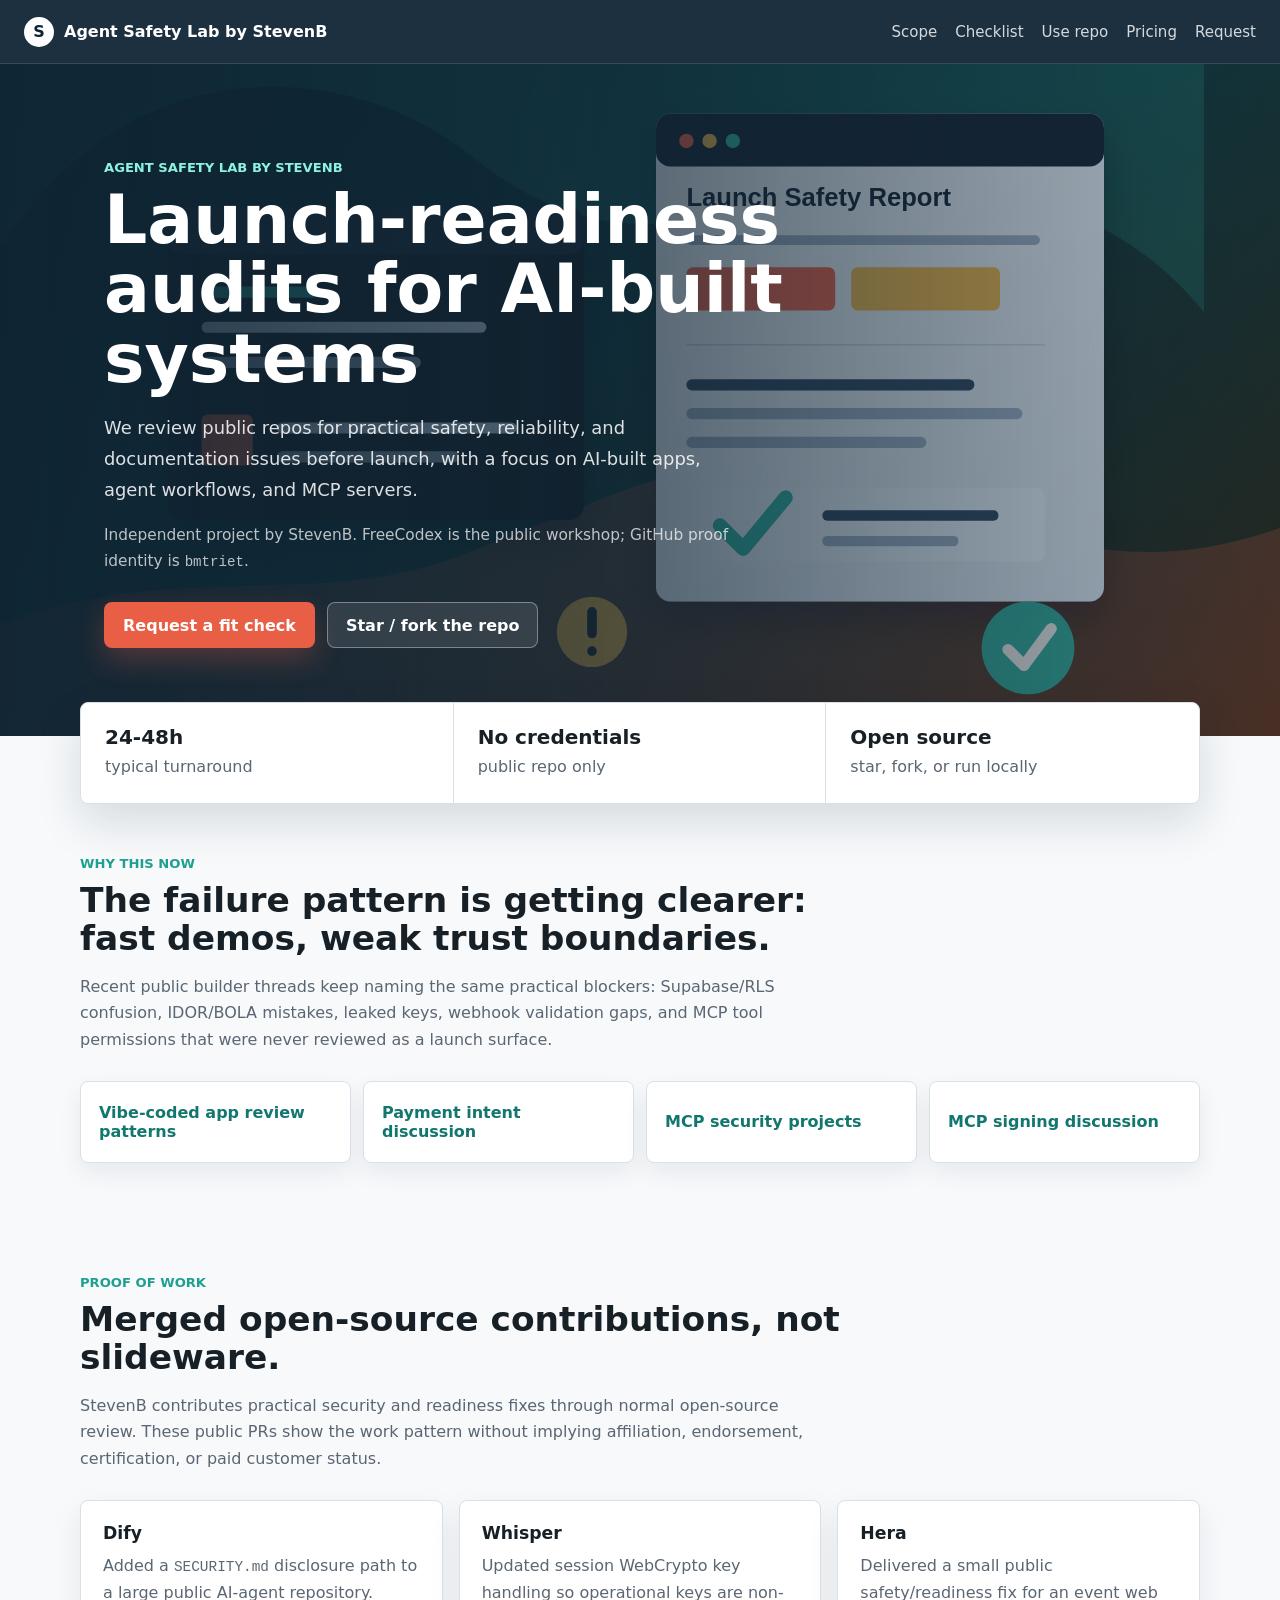
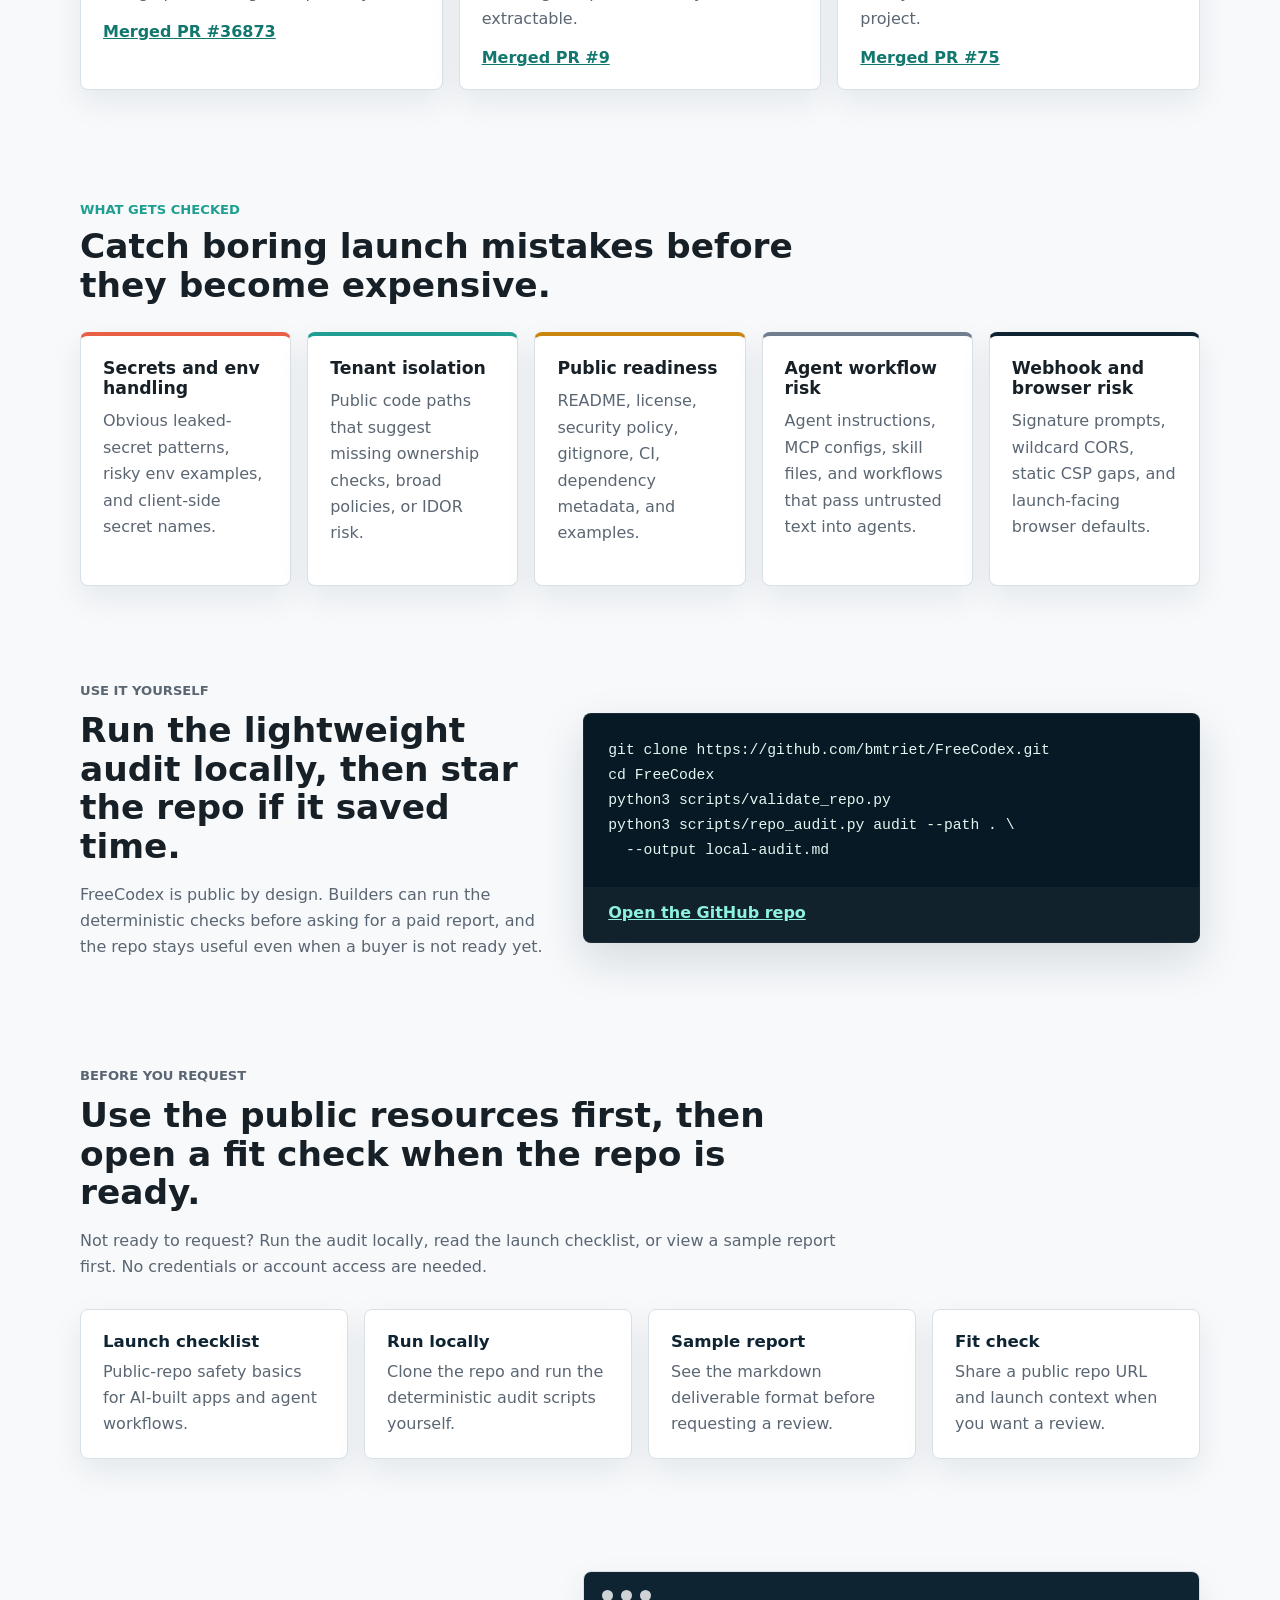
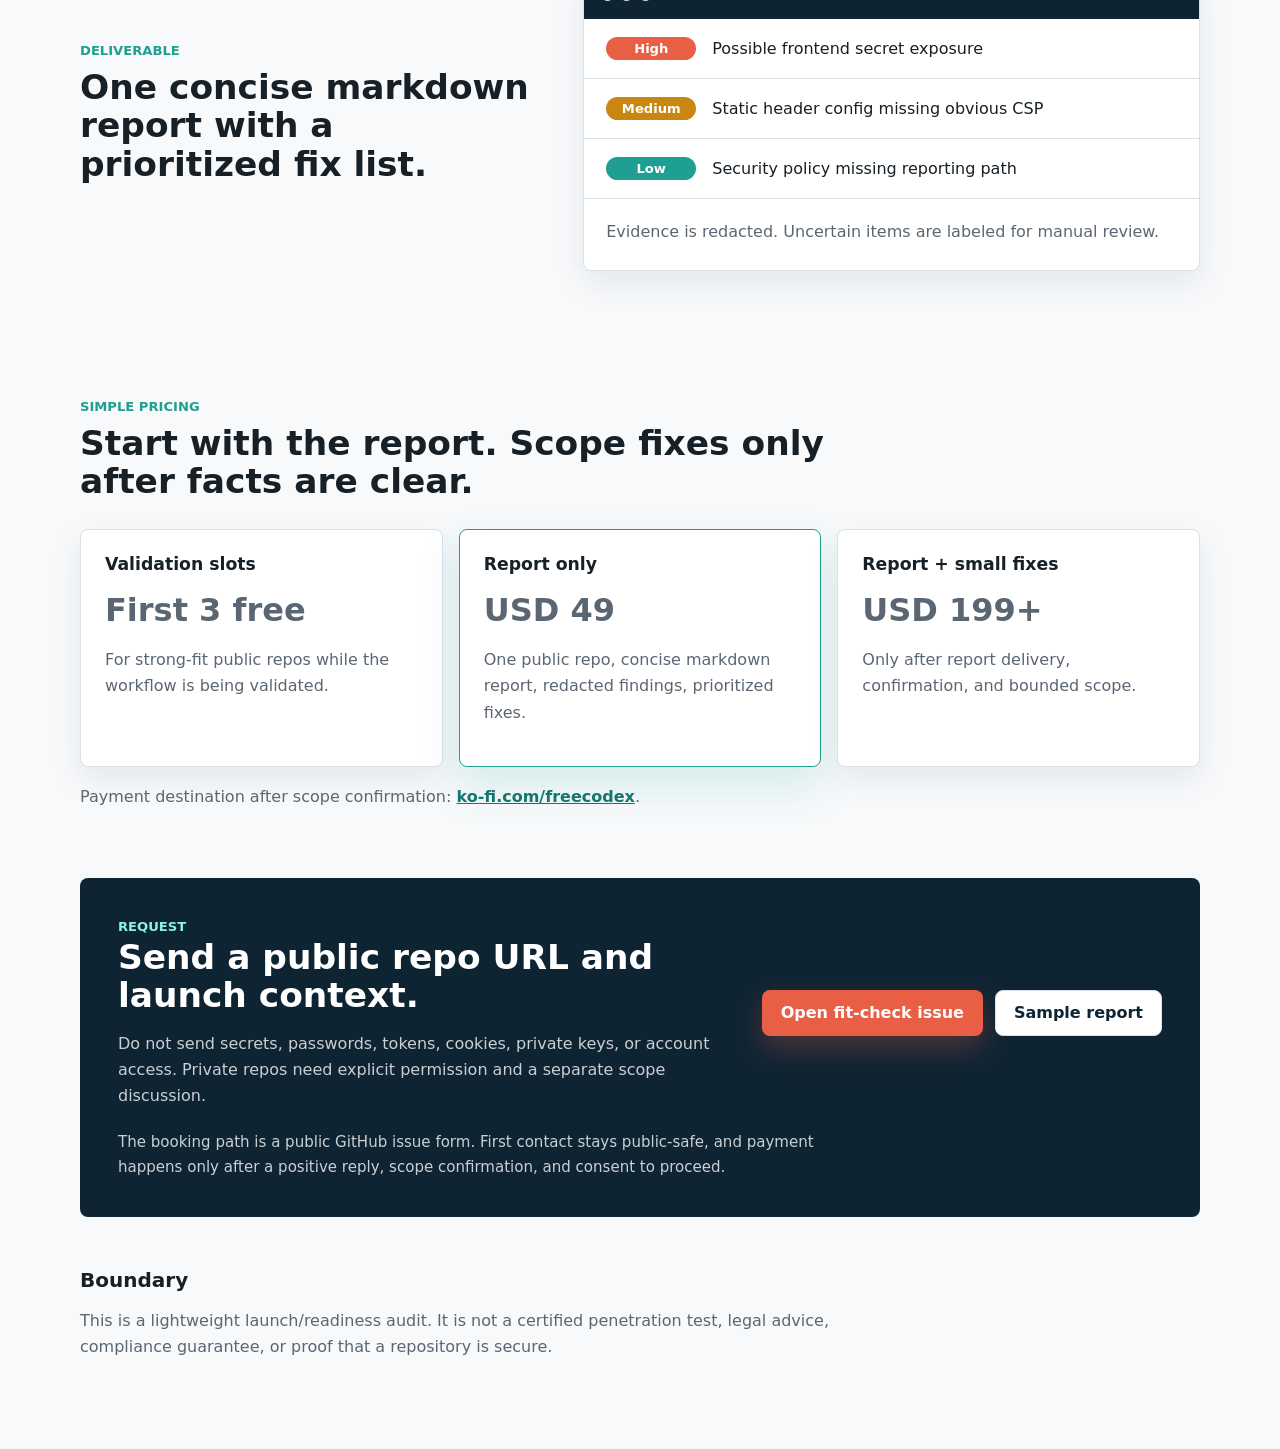
==== site/index.html @ 168d181d "Rebrand public service as StevenB lab" ====
<!doctype html>
<html lang="en">
  <head>
    <meta charset="utf-8">
    <meta name="viewport" content="width=device-width, initial-scale=1">
    <meta name="description" content="Lightweight public repo launch/readiness audits for AI-built apps, agent workflows, and MCP servers from Agent Safety Lab by StevenB.">
    <link rel="canonical" href="https://bmtriet.github.io/FreeCodex/">
    <meta property="og:title" content="Agent Safety Lab by StevenB">
    <meta property="og:description" content="A concise public-repo safety report before launch: tenant isolation, secrets, webhooks, MCP trust boundaries, CI, CSP, CORS, and env handling.">
    <meta property="og:type" content="website">
    <meta property="og:url" content="https://bmtriet.github.io/FreeCodex/">
    <meta property="og:image" content="https://bmtriet.github.io/FreeCodex/assets/audit-workbench.svg">
    <title>Agent Safety Lab by StevenB</title>
    <link rel="icon" href="favicon.svg" type="image/svg+xml">
    <link rel="stylesheet" href="styles.css">
  </head>
  <body>
    <header class="topbar" aria-label="Site header">
      <a class="brand" href="#top" aria-label="Agent Safety Lab home">
        <span class="brand-mark" aria-hidden="true">S</span>
        <span>Agent Safety Lab by StevenB</span>
      </a>
      <nav class="nav" aria-label="Primary navigation">
        <a href="#scope">Scope</a>
        <a href="ai-app-launch-safety-checklist.html">Checklist</a>
        <a href="#use">Use repo</a>
        <a href="#pricing">Pricing</a>
        <a href="#request">Request</a>
      </nav>
    </header>

    <main id="top">
      <section class="hero" aria-labelledby="hero-title">
        <div class="hero-copy">
          <p class="eyebrow">Agent Safety Lab by StevenB</p>
          <h1 id="hero-title">Launch-readiness audits for AI-built systems</h1>
          <p class="lede">
            We review public repos for practical safety, reliability, and documentation issues
            before launch, with a focus on AI-built apps, agent workflows, and MCP servers.
          </p>
          <p class="operator-note">
            Independent project by StevenB. FreeCodex is the public workshop;
            GitHub proof identity is <code>bmtriet</code>.
          </p>
          <div class="actions" aria-label="Primary actions">
            <a class="button button-primary" href="https://github.com/bmtriet/FreeCodex/issues/new?template=audit-fit-check.yml">Request a fit check</a>
            <a class="button button-secondary" href="https://github.com/bmtriet/FreeCodex">Star / fork the repo</a>
          </div>
        </div>
      </section>

      <section class="proof-strip" aria-label="Offer summary">
        <div>
          <strong>24-48h</strong>
          <span>typical turnaround</span>
        </div>
        <div>
          <strong>No credentials</strong>
          <span>public repo only</span>
        </div>
        <div>
          <strong>Open source</strong>
          <span>star, fork, or run locally</span>
        </div>
      </section>

      <section class="section signal" aria-labelledby="signal-title">
        <div class="section-heading">
          <p class="eyebrow">Why this now</p>
          <h2 id="signal-title">The failure pattern is getting clearer: fast demos, weak trust boundaries.</h2>
          <p>
            Recent public builder threads keep naming the same practical blockers: Supabase/RLS
            confusion, IDOR/BOLA mistakes, leaked keys, webhook validation gaps, and MCP tool
            permissions that were never reviewed as a launch surface.
          </p>
        </div>
        <div class="signal-list" aria-label="Public signal examples">
          <a href="https://www.reddit.com/r/vibecoding/comments/1tepu7n/i_reviewed_3_vibecoded_apps_as_a_senior_engineer/">Vibe-coded app review patterns</a>
          <a href="https://www.reddit.com/r/vibecoding/comments/1tn3ot3/would_you_pay_for_security_reviews_for_vibe_coded/">Payment intent discussion</a>
          <a href="https://github.com/topics/mcp-security">MCP security projects</a>
          <a href="https://news.ycombinator.com/item?id=47367404">MCP signing discussion</a>
        </div>
      </section>

      <section class="section proof-work" aria-labelledby="proof-title">
        <div class="section-heading">
          <p class="eyebrow">Proof of work</p>
          <h2 id="proof-title">Merged open-source contributions, not slideware.</h2>
          <p>
            StevenB contributes practical security and readiness fixes through normal
            open-source review. These public PRs show the work pattern without implying
            affiliation, endorsement, certification, or paid customer status.
          </p>
        </div>
        <div class="proof-grid" aria-label="Merged public proof-of-work PRs">
          <article class="proof-item">
            <h3>Dify</h3>
            <p>Added a <code>SECURITY.md</code> disclosure path to a large public AI-agent repository.</p>
            <a class="text-link" href="https://github.com/langgenius/dify/pull/36873">Merged PR #36873</a>
          </article>
          <article class="proof-item">
            <h3>Whisper</h3>
            <p>Updated session WebCrypto key handling so operational keys are non-extractable.</p>
            <a class="text-link" href="https://github.com/RoshanDavis/whisper/pull/9">Merged PR #9</a>
          </article>
          <article class="proof-item">
            <h3>Hera</h3>
            <p>Delivered a small public safety/readiness fix for an event web project.</p>
            <a class="text-link" href="https://github.com/ag-tech-group/hera-streamer-invitational-2026-web/pull/75">Merged PR #75</a>
          </article>
        </div>
      </section>

      <section class="section" id="scope" aria-labelledby="scope-title">
        <div class="section-heading">
          <p class="eyebrow">What gets checked</p>
          <h2 id="scope-title">Catch boring launch mistakes before they become expensive.</h2>
        </div>
        <div class="feature-grid">
          <article class="feature">
            <h3>Secrets and env handling</h3>
            <p>Obvious leaked-secret patterns, risky env examples, and client-side secret names.</p>
          </article>
          <article class="feature">
            <h3>Tenant isolation</h3>
            <p>Public code paths that suggest missing ownership checks, broad policies, or IDOR risk.</p>
          </article>
          <article class="feature">
            <h3>Public readiness</h3>
            <p>README, license, security policy, gitignore, CI, dependency metadata, and examples.</p>
          </article>
          <article class="feature">
            <h3>Agent workflow risk</h3>
            <p>Agent instructions, MCP configs, skill files, and workflows that pass untrusted text into agents.</p>
          </article>
          <article class="feature">
            <h3>Webhook and browser risk</h3>
            <p>Signature prompts, wildcard CORS, static CSP gaps, and launch-facing browser defaults.</p>
          </article>
        </div>
      </section>

      <section class="split-section use-section" id="use" aria-labelledby="use-title">
        <div>
          <p class="eyebrow">Use it yourself</p>
          <h2 id="use-title">Run the lightweight audit locally, then star the repo if it saved time.</h2>
          <p>
            FreeCodex is public by design. Builders can run the deterministic checks before asking
            for a paid report, and the repo stays useful even when a buyer is not ready yet.
          </p>
        </div>
        <div class="code-card" aria-label="Local audit commands">
          <pre><code>git clone https://github.com/bmtriet/FreeCodex.git
cd FreeCodex
python3 scripts/validate_repo.py
python3 scripts/repo_audit.py audit --path . \
  --output local-audit.md</code></pre>
          <a class="text-link" href="https://github.com/bmtriet/FreeCodex">Open the GitHub repo</a>
        </div>
      </section>

      <section class="section resources" aria-labelledby="resources-title">
        <div class="section-heading">
          <p class="eyebrow">Before you request</p>
          <h2 id="resources-title">Use the public resources first, then open a fit check when the repo is ready.</h2>
          <p>
            Not ready to request? Run the audit locally, read the launch checklist, or view a
            sample report first. No credentials or account access are needed.
          </p>
        </div>
        <div class="resource-grid" aria-label="Public resources">
          <a href="ai-app-launch-safety-checklist.html">
            <strong>Launch checklist</strong>
            <span>Public-repo safety basics for AI-built apps and agent workflows.</span>
          </a>
          <a href="https://github.com/bmtriet/FreeCodex">
            <strong>Run locally</strong>
            <span>Clone the repo and run the deterministic audit scripts yourself.</span>
          </a>
          <a href="https://github.com/bmtriet/FreeCodex/blob/main/reports/samples/vibe-agent-demo-audit.md">
            <strong>Sample report</strong>
            <span>See the markdown deliverable format before requesting a review.</span>
          </a>
          <a href="https://github.com/bmtriet/FreeCodex/issues/new?template=audit-fit-check.yml">
            <strong>Fit check</strong>
            <span>Share a public repo URL and launch context when you want a review.</span>
          </a>
        </div>
      </section>

      <section class="split-section" aria-labelledby="deliverable-title">
        <div>
          <p class="eyebrow">Deliverable</p>
          <h2 id="deliverable-title">One concise markdown report with a prioritized fix list.</h2>
        </div>
        <div class="report-preview" aria-label="Sample report layout">
          <div class="report-bar">
            <span></span>
            <span></span>
            <span></span>
          </div>
          <div class="report-row critical"><b>High</b><span>Possible frontend secret exposure</span></div>
          <div class="report-row medium"><b>Medium</b><span>Static header config missing obvious CSP</span></div>
          <div class="report-row low"><b>Low</b><span>Security policy missing reporting path</span></div>
          <div class="report-note">Evidence is redacted. Uncertain items are labeled for manual review.</div>
        </div>
      </section>

      <section class="section compact" id="pricing" aria-labelledby="pricing-title">
        <div class="section-heading">
          <p class="eyebrow">Simple pricing</p>
          <h2 id="pricing-title">Start with the report. Scope fixes only after facts are clear.</h2>
        </div>
        <div class="price-grid">
          <article class="price">
            <h3>Validation slots</h3>
            <p class="amount">First 3 free</p>
            <p>For strong-fit public repos while the workflow is being validated.</p>
          </article>
          <article class="price featured">
            <h3>Report only</h3>
            <p class="amount">USD 49</p>
            <p>One public repo, concise markdown report, redacted findings, prioritized fixes.</p>
          </article>
          <article class="price">
            <h3>Report + small fixes</h3>
            <p class="amount">USD 199+</p>
            <p>Only after report delivery, confirmation, and bounded scope.</p>
          </article>
        </div>
        <p class="payment-note">
          Payment destination after scope confirmation: <a href="https://ko-fi.com/freecodex">ko-fi.com/freecodex</a>.
        </p>
      </section>

      <section class="request" id="request" aria-labelledby="request-title">
        <div>
          <p class="eyebrow">Request</p>
          <h2 id="request-title">Send a public repo URL and launch context.</h2>
          <p>
            Do not send secrets, passwords, tokens, cookies, private keys, or account access.
            Private repos need explicit permission and a separate scope discussion.
          </p>
        </div>
        <div class="request-actions">
          <a
            class="button button-primary"
            href="https://github.com/bmtriet/FreeCodex/issues/new?template=audit-fit-check.yml"
          >Open fit-check issue</a>
          <a class="button button-secondary" href="https://github.com/bmtriet/FreeCodex/blob/main/reports/samples/vibe-agent-demo-audit.md">Sample report</a>
        </div>
        <p class="request-note">
          The booking path is a public GitHub issue form. First contact stays public-safe,
          and payment happens only after a positive reply, scope confirmation, and consent to proceed.
        </p>
      </section>

      <section class="disclaimer" aria-labelledby="disclaimer-title">
        <h2 id="disclaimer-title">Boundary</h2>
        <p>
          This is a lightweight launch/readiness audit. It is not a certified penetration
          test, legal advice, compliance guarantee, or proof that a repository is secure.
        </p>
      </section>
    </main>
  </body>
</html>
---- site/styles.css ----
:root {
  color-scheme: light;
  --ink: #172026;
  --muted: #5b6673;
  --paper: #f7f9fb;
  --surface: #ffffff;
  --line: #d8e0e8;
  --teal: #1f9f91;
  --teal-dark: #12776e;
  --coral: #e95f46;
  --amber: #c98712;
  --navy: #0f2433;
  --shadow: 0 18px 46px rgba(15, 36, 51, 0.14);
  --radius: 8px;
  --max: 1120px;
}

* {
  box-sizing: border-box;
}

html {
  scroll-behavior: smooth;
  scroll-padding-top: 84px;
}

body {
  margin: 0;
  font-family: Inter, ui-sans-serif, system-ui, -apple-system, BlinkMacSystemFont, "Segoe UI", sans-serif;
  color: var(--ink);
  background: var(--paper);
}

a {
  color: inherit;
}

.topbar {
  position: sticky;
  top: 0;
  z-index: 10;
  display: flex;
  align-items: center;
  justify-content: space-between;
  gap: 1rem;
  min-height: 64px;
  padding: 0 24px;
  color: #ffffff;
  background: rgba(15, 36, 51, 0.94);
  border-bottom: 1px solid rgba(255, 255, 255, 0.12);
  backdrop-filter: blur(14px);
}

.brand,
.nav {
  display: flex;
  align-items: center;
}

.brand {
  gap: 10px;
  font-weight: 760;
  text-decoration: none;
}

.brand-mark {
  display: inline-grid;
  place-items: center;
  width: 30px;
  height: 30px;
  color: var(--navy);
  background: #ffffff;
  border-radius: 50%;
}

.nav {
  gap: 18px;
  font-size: 0.94rem;
}

.nav a {
  color: rgba(255, 255, 255, 0.82);
  text-decoration: none;
}

.nav a:hover {
  color: #ffffff;
}

a:focus-visible,
.button:focus-visible {
  outline: 3px solid #f2b84b;
  outline-offset: 4px;
}

.hero {
  min-height: 74vh;
  display: flex;
  align-items: center;
  padding: 96px 24px 88px;
  color: #ffffff;
  background-image:
    linear-gradient(90deg, rgba(15, 36, 51, 0.92), rgba(15, 36, 51, 0.68), rgba(15, 36, 51, 0.28)),
    url("assets/audit-workbench.svg");
  background-position: center;
  background-size: cover;
}

.hero-copy,
.section,
.split-section,
.request,
.disclaimer,
.proof-strip {
  width: min(calc(100% - 48px), var(--max));
  margin: 0 auto;
}

.hero-copy {
  margin-left: max(24px, calc((100vw - var(--max)) / 2));
  max-width: 690px;
}

.eyebrow {
  margin: 0 0 10px;
  color: var(--teal);
  font-size: 0.82rem;
  font-weight: 760;
  letter-spacing: 0;
  text-transform: uppercase;
}

.hero .eyebrow {
  color: #8df2df;
}

h1,
h2,
h3,
p {
  margin-top: 0;
}

h1 {
  margin-bottom: 20px;
  font-size: 4.25rem;
  line-height: 1.02;
  max-width: 680px;
}

h2 {
  margin-bottom: 16px;
  font-size: 2.15rem;
  line-height: 1.12;
}

h3 {
  margin-bottom: 10px;
  font-size: 1.08rem;
}

.lede,
.operator-note {
  max-width: 640px;
  margin-bottom: 28px;
  color: rgba(255, 255, 255, 0.86);
  font-size: 1.12rem;
  line-height: 1.72;
}

.operator-note {
  margin-top: -12px;
  color: rgba(255, 255, 255, 0.72);
  font-size: 0.96rem;
}

.operator-note code {
  font-family: "SFMono-Regular", Consolas, "Liberation Mono", monospace;
  font-size: 0.92em;
}

.actions,
.request-actions {
  display: flex;
  flex-wrap: wrap;
  gap: 12px;
}

.button {
  display: inline-flex;
  align-items: center;
  justify-content: center;
  gap: 9px;
  min-height: 46px;
  padding: 0 18px;
  border: 1px solid transparent;
  border-radius: var(--radius);
  font-weight: 760;
  text-decoration: none;
  white-space: nowrap;
}

.button-primary {
  color: #ffffff;
  background: var(--coral);
  box-shadow: 0 12px 28px rgba(233, 95, 70, 0.28);
}

.button-secondary {
  color: #ffffff;
  border-color: rgba(255, 255, 255, 0.36);
  background: rgba(255, 255, 255, 0.1);
}

.request .button-secondary {
  color: var(--navy);
  border-color: var(--line);
  background: #ffffff;
}

.proof-strip {
  transform: translateY(-34px);
  display: grid;
  grid-template-columns: repeat(3, 1fr);
  overflow: hidden;
  background: var(--surface);
  border: 1px solid var(--line);
  border-radius: var(--radius);
  box-shadow: var(--shadow);
}

.proof-strip div {
  padding: 22px 24px;
  border-right: 1px solid var(--line);
}

.proof-strip div:last-child {
  border-right: 0;
}

.proof-strip strong,
.proof-strip span {
  display: block;
}

.proof-strip strong {
  margin-bottom: 5px;
  font-size: 1.25rem;
}

.proof-strip span,
.feature p,
.price p,
.request p,
.disclaimer p,
.report-note {
  color: var(--muted);
  line-height: 1.65;
}

.section,
.split-section,
.request,
.disclaimer {
  scroll-margin-top: 84px;
  padding: 56px 0;
}

.section-heading {
  max-width: 760px;
  margin-bottom: 28px;
}

.feature-grid,
.price-grid,
.proof-grid,
.resource-grid,
.checklist-grid {
  display: grid;
  gap: 16px;
}

.feature-grid {
  grid-template-columns: repeat(5, 1fr);
}

.feature,
.price,
.report-preview,
.resource-grid a,
.checklist-card {
  background: var(--surface);
  border: 1px solid var(--line);
  border-radius: var(--radius);
  box-shadow: 0 12px 32px rgba(15, 36, 51, 0.08);
}

.feature {
  min-height: 204px;
  padding: 22px;
}

.feature:nth-child(1) {
  border-top: 4px solid var(--coral);
}

.feature:nth-child(2) {
  border-top: 4px solid var(--teal);
}

.feature:nth-child(3) {
  border-top: 4px solid var(--amber);
}

.feature:nth-child(4) {
  border-top: 4px solid #6f7f8d;
}

.feature:nth-child(5) {
  border-top: 4px solid var(--navy);
}

.signal {
  padding-top: 18px;
}

.signal .section-heading p:last-child,
.use-section p,
.resources .section-heading p,
.checklist-intro .section-heading p {
  max-width: 760px;
  color: var(--muted);
  line-height: 1.65;
}

.signal-list {
  display: grid;
  grid-template-columns: repeat(4, 1fr);
  gap: 12px;
}

.signal-list a,
.text-link {
  color: var(--teal-dark);
  font-weight: 760;
}

.signal-list a {
  display: flex;
  min-height: 82px;
  align-items: center;
  padding: 18px;
  text-decoration: none;
  background: #ffffff;
  border: 1px solid var(--line);
  border-radius: var(--radius);
  box-shadow: 0 10px 24px rgba(15, 36, 51, 0.07);
}

.signal-list a:hover,
.text-link:hover {
  color: var(--navy);
}

.use-section {
  padding-top: 38px;
}

.resources {
  padding-top: 32px;
}

.resource-grid {
  grid-template-columns: repeat(4, 1fr);
}

.resource-grid a {
  display: block;
  min-height: 148px;
  padding: 22px;
  text-decoration: none;
}

.resource-grid a:hover {
  border-color: var(--teal);
}

.resource-grid strong,
.resource-grid span {
  display: block;
}

.resource-grid strong {
  margin-bottom: 8px;
  color: var(--navy);
  font-size: 1.04rem;
}

.resource-grid span,
.checklist-card li {
  color: var(--muted);
  line-height: 1.62;
}

.code-card {
  overflow: hidden;
  background: #071924;
  border: 1px solid rgba(255, 255, 255, 0.08);
  border-radius: var(--radius);
  box-shadow: var(--shadow);
}

.code-card pre {
  margin: 0;
  padding: 24px;
  overflow-x: auto;
}

.code-card code {
  color: #dff9f2;
  font-family: "SFMono-Regular", Consolas, "Liberation Mono", monospace;
  font-size: 0.92rem;
  line-height: 1.7;
}

.code-card .text-link {
  display: block;
  padding: 16px 24px 20px;
  color: #8df2df;
  background: rgba(255, 255, 255, 0.04);
}

.split-section {
  display: grid;
  grid-template-columns: 0.86fr 1.14fr;
  gap: 38px;
  align-items: center;
}

.report-preview {
  overflow: hidden;
}

.report-bar {
  display: flex;
  gap: 8px;
  padding: 18px;
  background: var(--navy);
}

.report-bar span {
  width: 11px;
  height: 11px;
  border-radius: 50%;
  background: #ffffff;
  opacity: 0.8;
}

.report-row {
  display: grid;
  grid-template-columns: 90px 1fr;
  gap: 16px;
  align-items: center;
  padding: 18px 22px;
  border-bottom: 1px solid var(--line);
}

.report-row b {
  display: inline-flex;
  justify-content: center;
  padding: 4px 8px;
  color: #ffffff;
  border-radius: 999px;
  font-size: 0.82rem;
}

.critical b {
  background: var(--coral);
}

.medium b {
  background: var(--amber);
}

.low b {
  background: var(--teal);
}

.report-note {
  padding: 20px 22px 24px;
}

.compact {
  padding-top: 72px;
}

.price-grid {
  grid-template-columns: repeat(3, 1fr);
}

.proof-grid {
  grid-template-columns: repeat(3, 1fr);
}

.proof-work .section-heading p:last-child,
.proof-item p {
  color: var(--muted);
  line-height: 1.65;
}

.proof-item {
  min-height: 188px;
  padding: 22px;
  background: var(--surface);
  border: 1px solid var(--line);
  border-radius: var(--radius);
  box-shadow: 0 12px 32px rgba(15, 36, 51, 0.08);
}

.proof-item code {
  font-family: "SFMono-Regular", Consolas, "Liberation Mono", monospace;
  font-size: 0.9em;
}

.price {
  padding: 24px;
}

.price.featured {
  border-color: var(--teal);
  box-shadow: 0 18px 42px rgba(31, 159, 145, 0.16);
}

.amount {
  margin-bottom: 10px;
  color: var(--navy);
  font-size: 2rem;
  font-weight: 800;
}

.payment-note {
  margin-top: 20px;
  color: var(--muted);
}

.payment-note a {
  color: var(--teal-dark);
  font-weight: 760;
}

.request {
  display: grid;
  grid-template-columns: 1fr auto;
  gap: 28px;
  align-items: center;
  margin-bottom: 52px;
  padding: 38px;
  color: #ffffff;
  background: var(--navy);
  border-radius: var(--radius);
}

.request p {
  max-width: 700px;
  margin-bottom: 0;
  color: rgba(255, 255, 255, 0.78);
}

.request-note {
  grid-column: 1 / -1;
  margin-top: -8px;
  font-size: 0.94rem;
}

.request .eyebrow {
  color: #8df2df;
}

.disclaimer {
  padding-top: 0;
  padding-bottom: 72px;
}

.disclaimer h2 {
  font-size: 1.25rem;
}

.disclaimer p {
  max-width: 820px;
}

.page-hero {
  width: min(calc(100% - 48px), var(--max));
  margin: 0 auto;
  padding: 92px 0 56px;
}

.page-hero h1 {
  color: var(--navy);
}

.page-hero .lede {
  color: var(--muted);
}

.page-hero .button-secondary {
  color: var(--navy);
  border-color: var(--line);
  background: #ffffff;
}

.checklist-intro {
  padding-top: 24px;
  padding-bottom: 24px;
}

.checklist-grid {
  grid-template-columns: repeat(3, 1fr);
  padding-top: 24px;
}

.checklist-card {
  min-height: 308px;
  padding: 24px;
}

.checklist-card h2 {
  font-size: 1.25rem;
}

.checklist-card ul {
  margin: 0;
  padding-left: 20px;
}

.checklist-card li + li {
  margin-top: 10px;
}

@media (max-width: 920px) {
  h1 {
    font-size: 3.2rem;
  }

  .feature-grid,
  .signal-list,
  .price-grid,
  .proof-grid,
  .resource-grid,
  .checklist-grid,
  .split-section,
  .request {
    grid-template-columns: 1fr 1fr;
  }

  .feature {
    min-height: auto;
  }

  .split-section,
  .request {
    grid-template-columns: 1fr;
  }

  .request-actions {
    justify-content: flex-start;
  }
}

@media (max-width: 640px) {
  .topbar {
    position: static;
    align-items: flex-start;
    flex-direction: column;
    padding: 16px 18px;
  }

  .nav {
    width: 100%;
    flex-wrap: wrap;
    justify-content: flex-start;
    gap: 14px;
  }

  .hero {
    min-height: 70vh;
    padding: 64px 18px 78px;
    background-image:
      linear-gradient(90deg, rgba(15, 36, 51, 0.98), rgba(15, 36, 51, 0.94), rgba(15, 36, 51, 0.9)),
      url("assets/audit-workbench.svg");
    background-position: 58% center;
  }

  .hero-copy,
  .section,
  .split-section,
  .request,
  .disclaimer,
  .proof-strip {
    width: calc(100% - 36px);
  }

  .hero-copy {
    margin-left: auto;
    margin-right: auto;
  }

  h1 {
    font-size: 2.45rem;
  }

  h2 {
    font-size: 1.7rem;
  }

  .button {
    width: 100%;
  }

  .proof-strip {
    transform: translateY(-24px);
    grid-template-columns: 1fr;
  }

  .feature-grid,
  .signal-list,
  .price-grid,
  .proof-grid,
  .resource-grid,
  .checklist-grid {
    grid-template-columns: 1fr;
  }

  .proof-strip div {
    border-right: 0;
    border-bottom: 1px solid var(--line);
  }

  .proof-strip div:last-child {
    border-bottom: 0;
  }

  .report-row {
    grid-template-columns: 1fr;
    gap: 8px;
  }

  .request {
    padding: 28px 22px;
  }
}
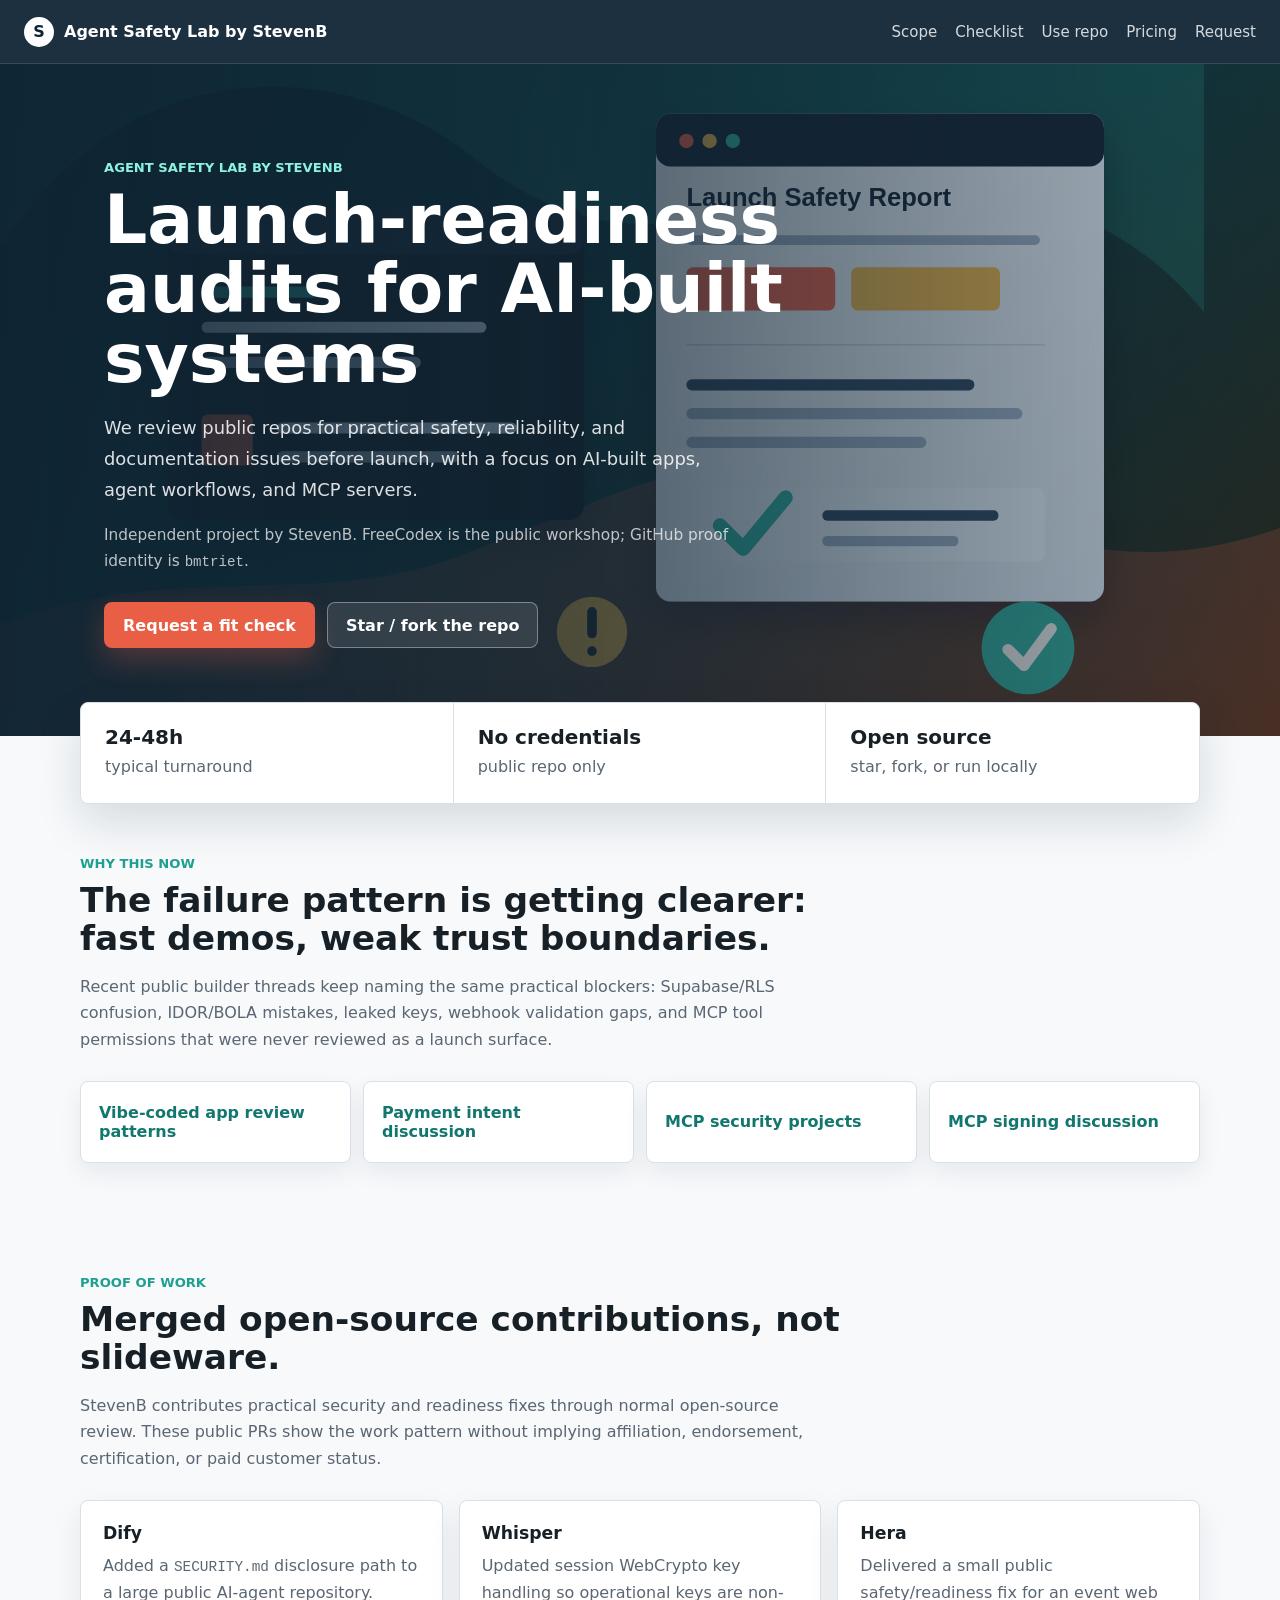
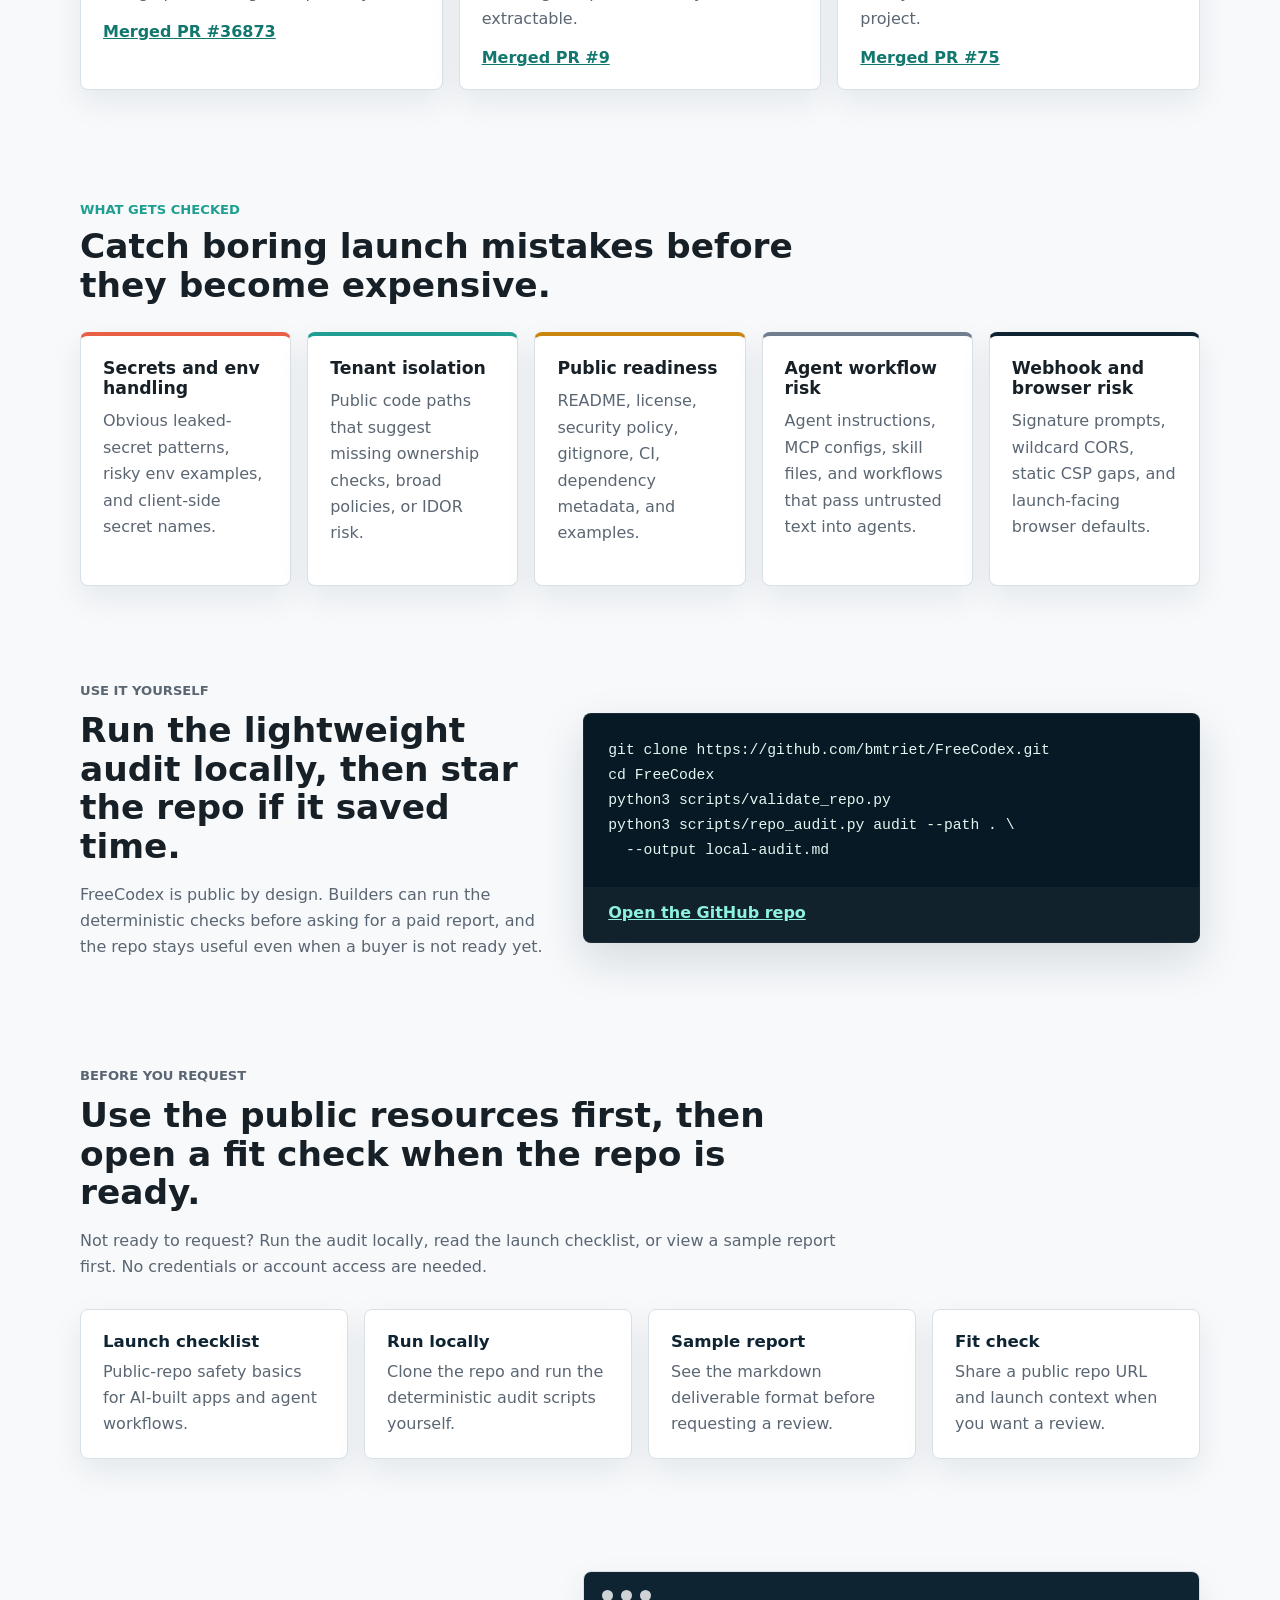
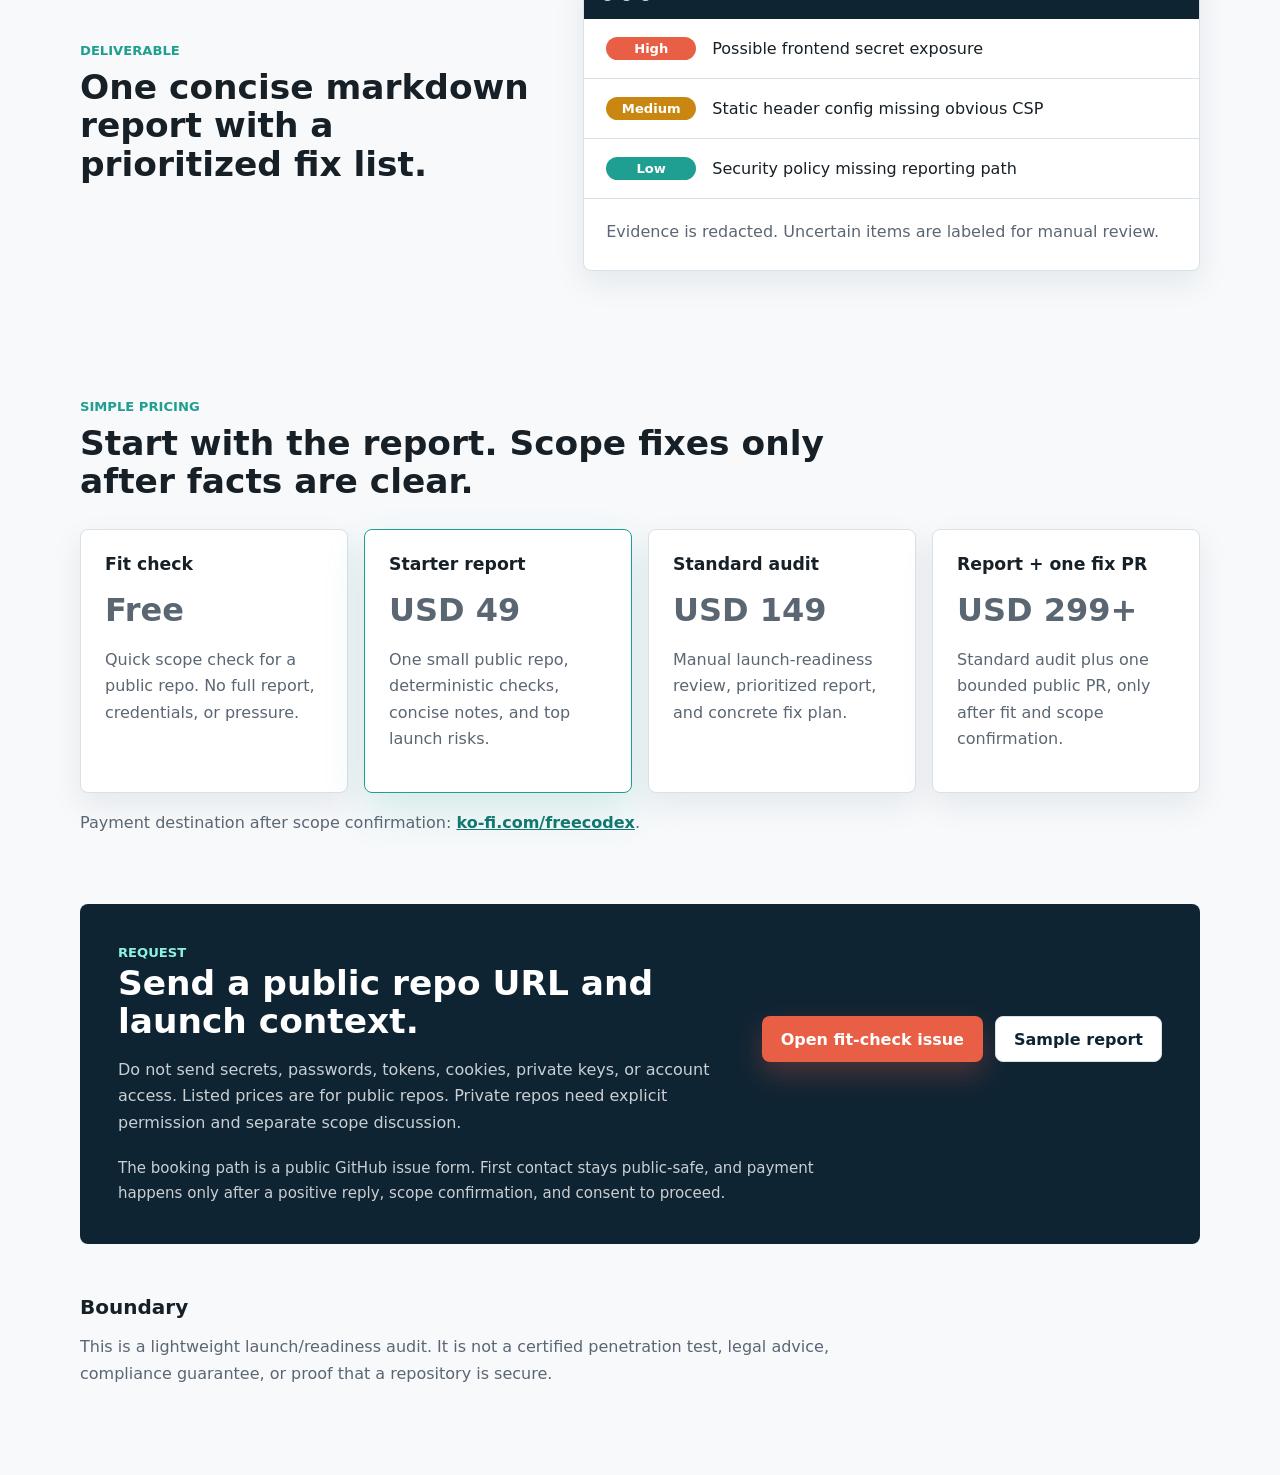
==== commit 972f593b: "Advance MCP proof loop and pricing ladder" ====
--- a/site/index.html
+++ b/site/index.html
@@ -213,19 +213,24 @@
         </div>
         <div class="price-grid">
           <article class="price">
-            <h3>Validation slots</h3>
-            <p class="amount">First 3 free</p>
-            <p>For strong-fit public repos while the workflow is being validated.</p>
+            <h3>Fit check</h3>
+            <p class="amount">Free</p>
+            <p>Quick scope check for a public repo. No full report, credentials, or pressure.</p>
           </article>
           <article class="price featured">
-            <h3>Report only</h3>
+            <h3>Starter report</h3>
             <p class="amount">USD 49</p>
-            <p>One public repo, concise markdown report, redacted findings, prioritized fixes.</p>
+            <p>One small public repo, deterministic checks, concise notes, and top launch risks.</p>
           </article>
           <article class="price">
-            <h3>Report + small fixes</h3>
-            <p class="amount">USD 199+</p>
-            <p>Only after report delivery, confirmation, and bounded scope.</p>
+            <h3>Standard audit</h3>
+            <p class="amount">USD 149</p>
+            <p>Manual launch-readiness review, prioritized report, and concrete fix plan.</p>
+          </article>
+          <article class="price">
+            <h3>Report + one fix PR</h3>
+            <p class="amount">USD 299+</p>
+            <p>Standard audit plus one bounded public PR, only after fit and scope confirmation.</p>
           </article>
         </div>
         <p class="payment-note">
@@ -239,7 +244,7 @@
           <h2 id="request-title">Send a public repo URL and launch context.</h2>
           <p>
             Do not send secrets, passwords, tokens, cookies, private keys, or account access.
-            Private repos need explicit permission and a separate scope discussion.
+            Listed prices are for public repos. Private repos need explicit permission and separate scope discussion.
           </p>
         </div>
         <div class="request-actions">
--- a/site/styles.css
+++ b/site/styles.css
@@ -495,7 +495,7 @@
 }
 
 .price-grid {
-  grid-template-columns: repeat(3, 1fr);
+  grid-template-columns: repeat(4, 1fr);
 }
 
 .proof-grid {
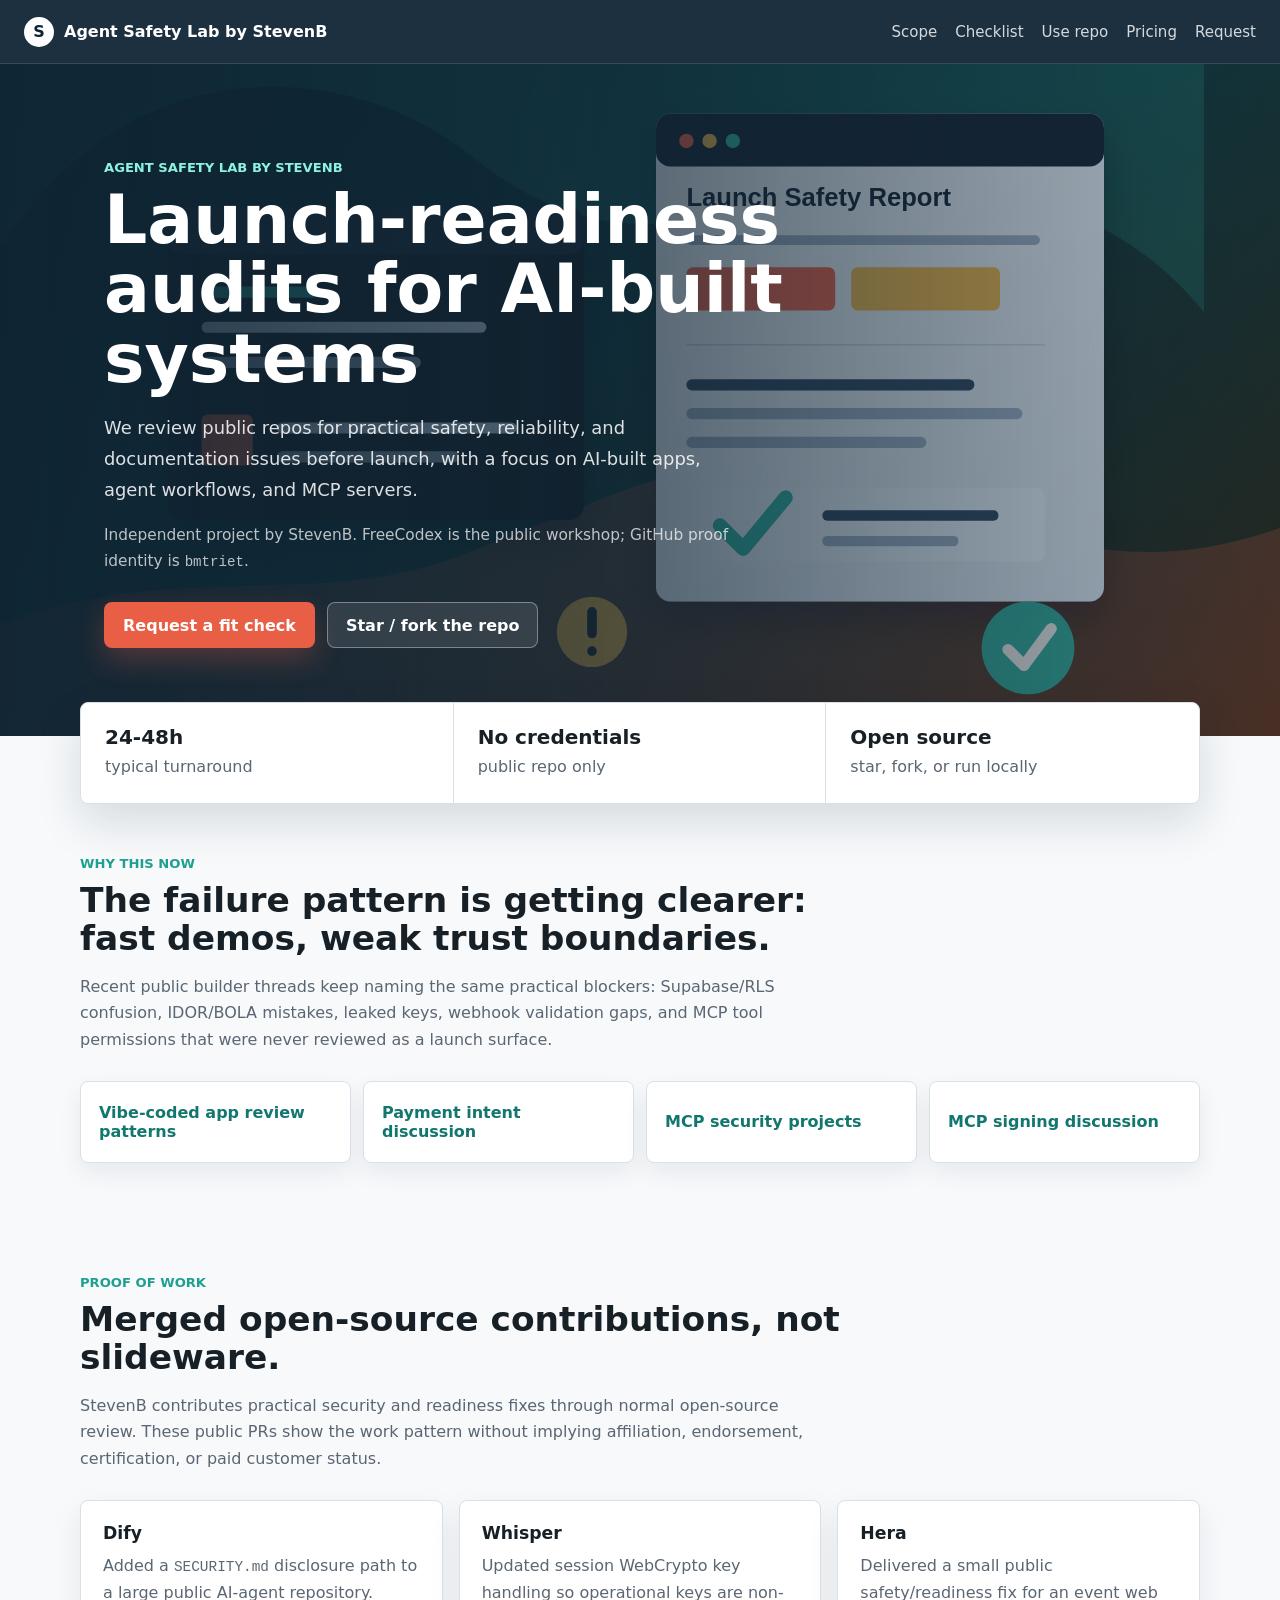
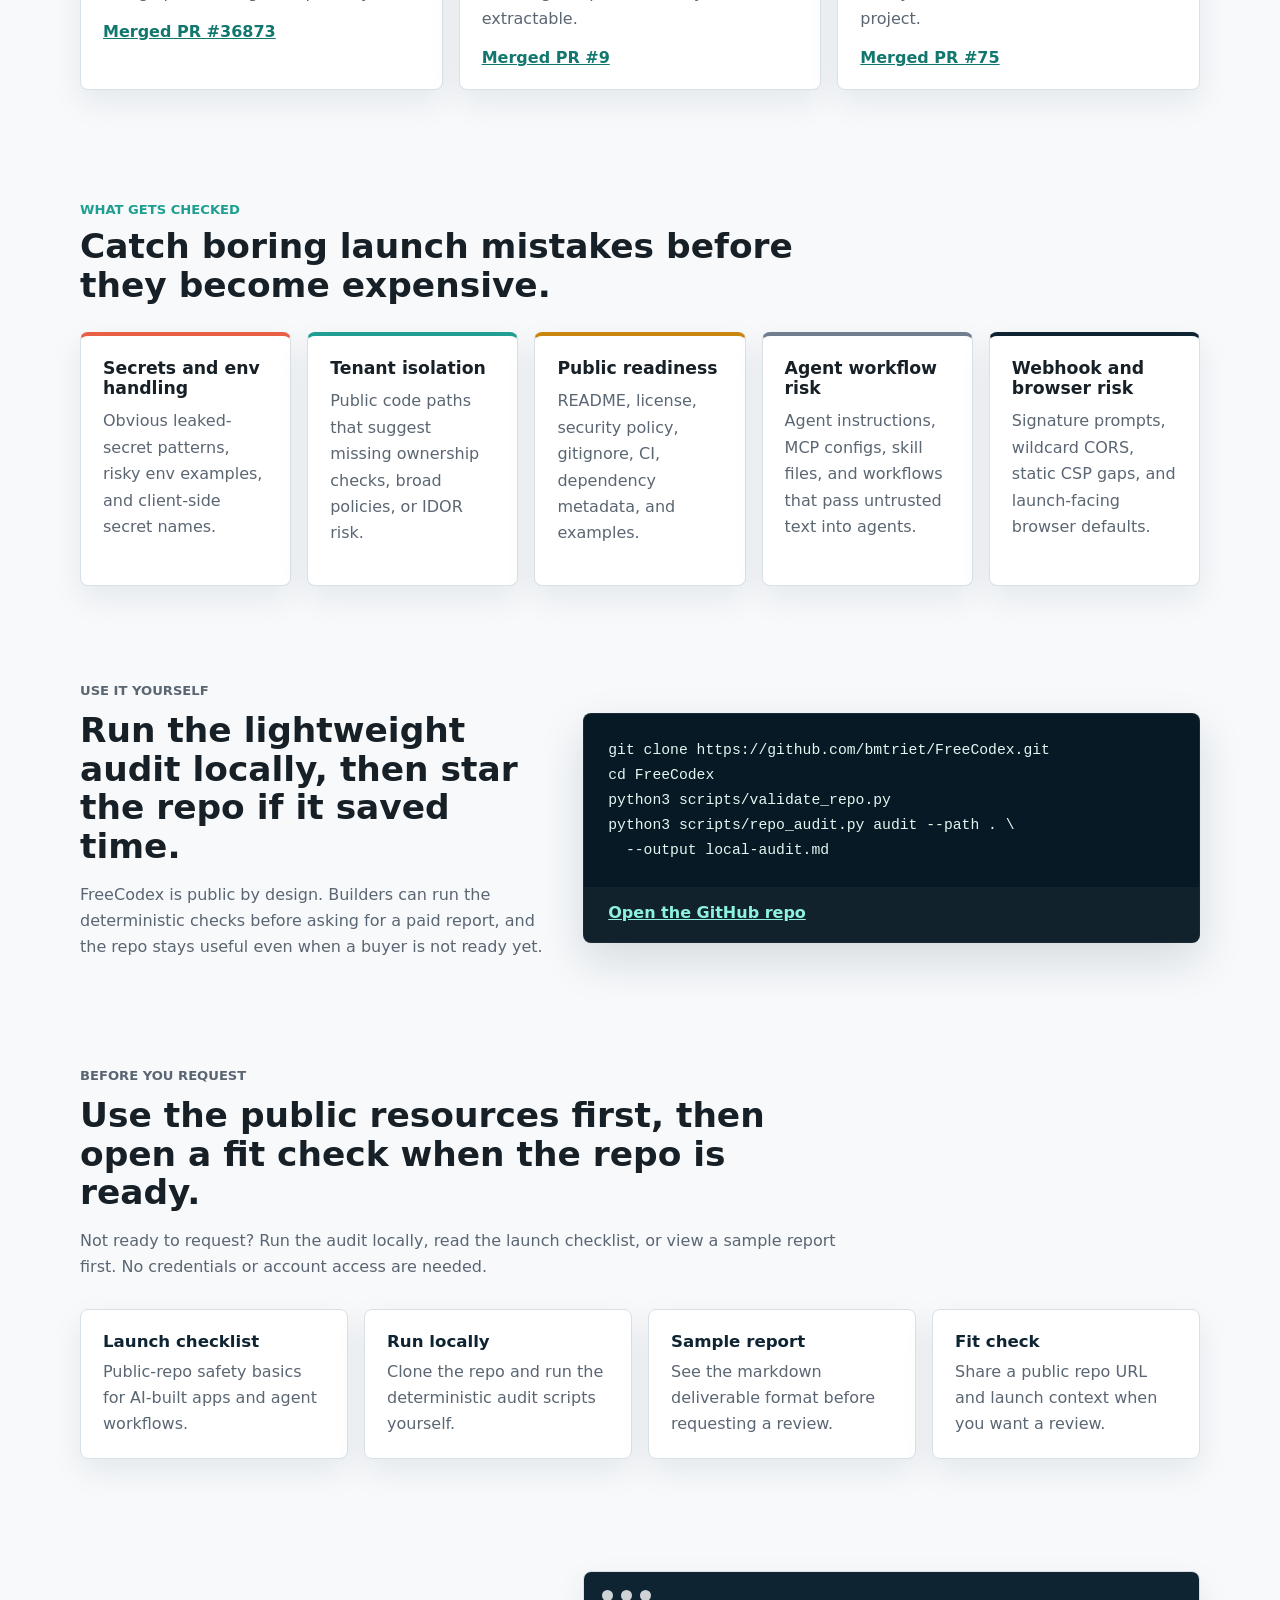
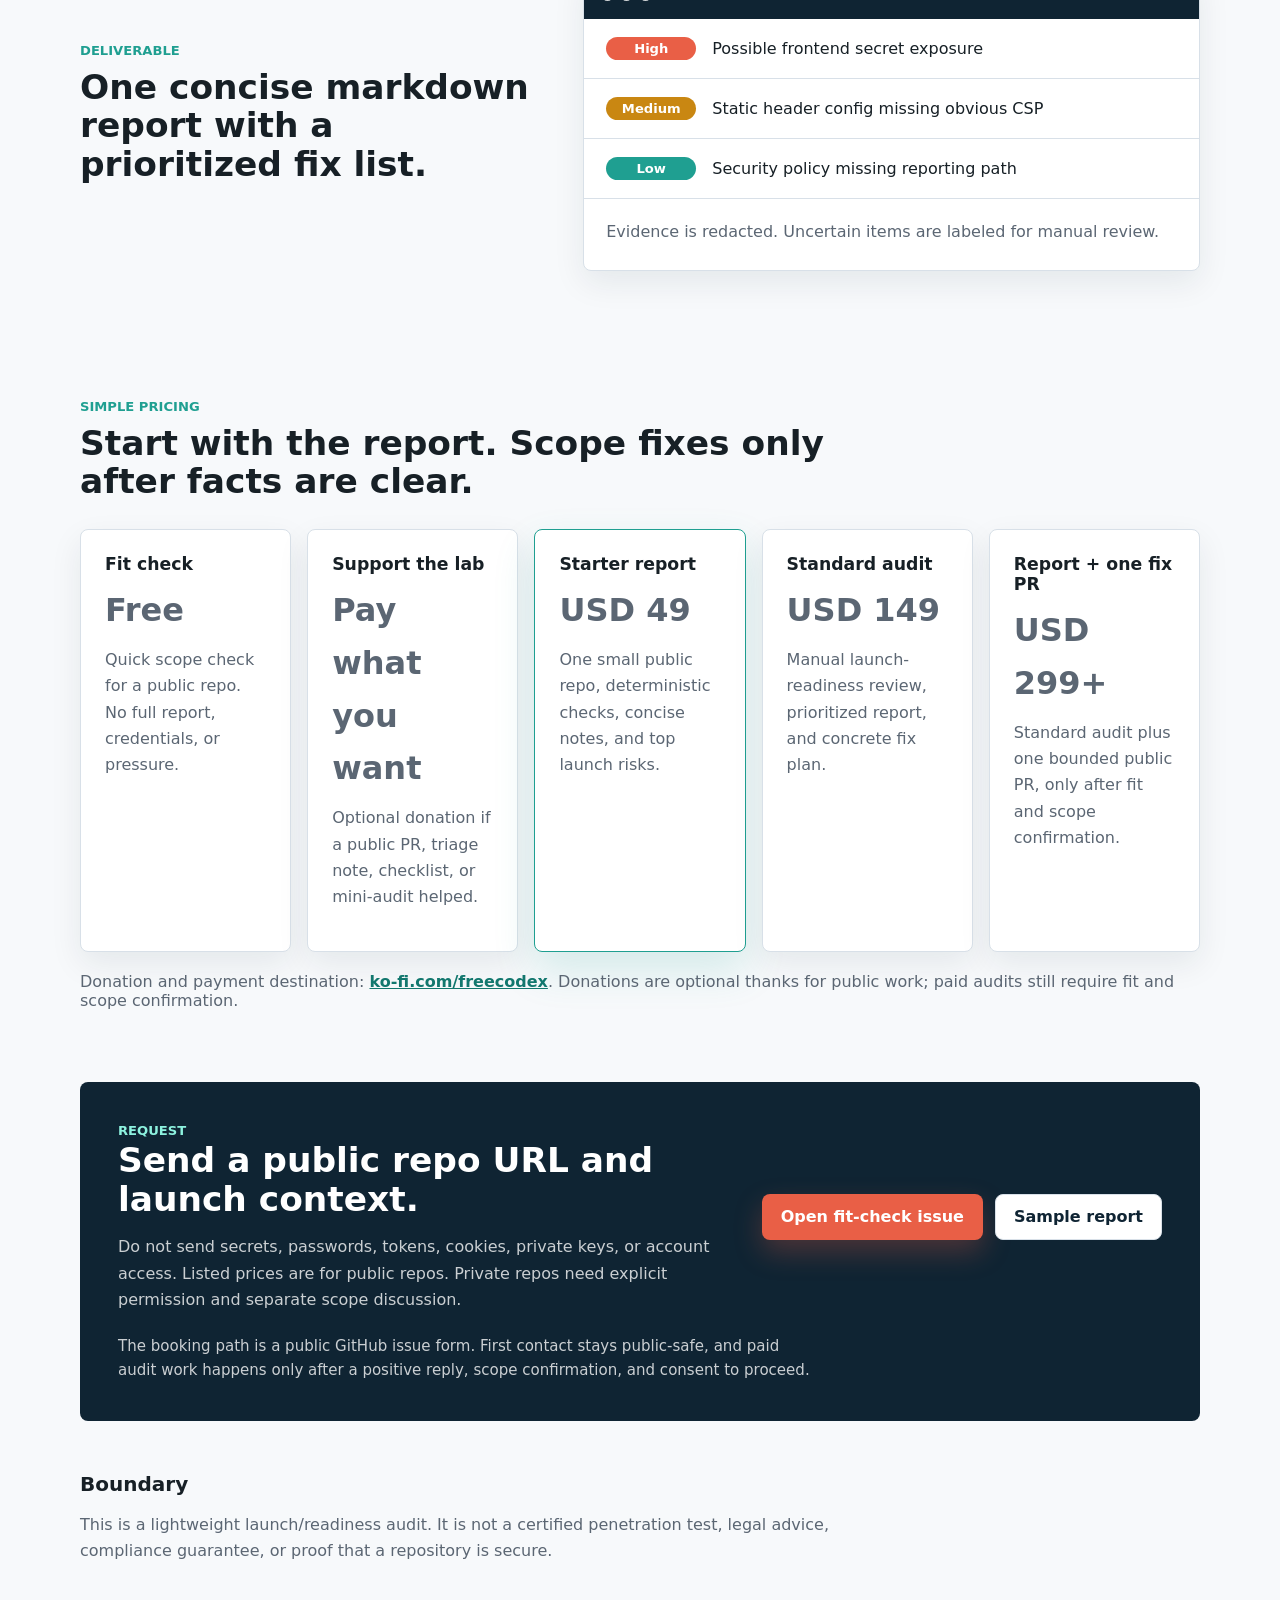
==== commit b806287a: "Add optional donation path" ====
--- a/site/index.html
+++ b/site/index.html
@@ -217,6 +217,11 @@
             <p class="amount">Free</p>
             <p>Quick scope check for a public repo. No full report, credentials, or pressure.</p>
           </article>
+          <article class="price">
+            <h3>Support the lab</h3>
+            <p class="amount">Pay what you want</p>
+            <p>Optional donation if a public PR, triage note, checklist, or mini-audit helped.</p>
+          </article>
           <article class="price featured">
             <h3>Starter report</h3>
             <p class="amount">USD 49</p>
@@ -234,7 +239,8 @@
           </article>
         </div>
         <p class="payment-note">
-          Payment destination after scope confirmation: <a href="https://ko-fi.com/freecodex">ko-fi.com/freecodex</a>.
+          Donation and payment destination: <a href="https://ko-fi.com/freecodex">ko-fi.com/freecodex</a>.
+          Donations are optional thanks for public work; paid audits still require fit and scope confirmation.
         </p>
       </section>
 
@@ -256,7 +262,7 @@
         </div>
         <p class="request-note">
           The booking path is a public GitHub issue form. First contact stays public-safe,
-          and payment happens only after a positive reply, scope confirmation, and consent to proceed.
+          and paid audit work happens only after a positive reply, scope confirmation, and consent to proceed.
         </p>
       </section>
 
--- a/site/styles.css
+++ b/site/styles.css
@@ -495,7 +495,7 @@
 }
 
 .price-grid {
-  grid-template-columns: repeat(4, 1fr);
+  grid-template-columns: repeat(auto-fit, minmax(190px, 1fr));
 }
 
 .proof-grid {
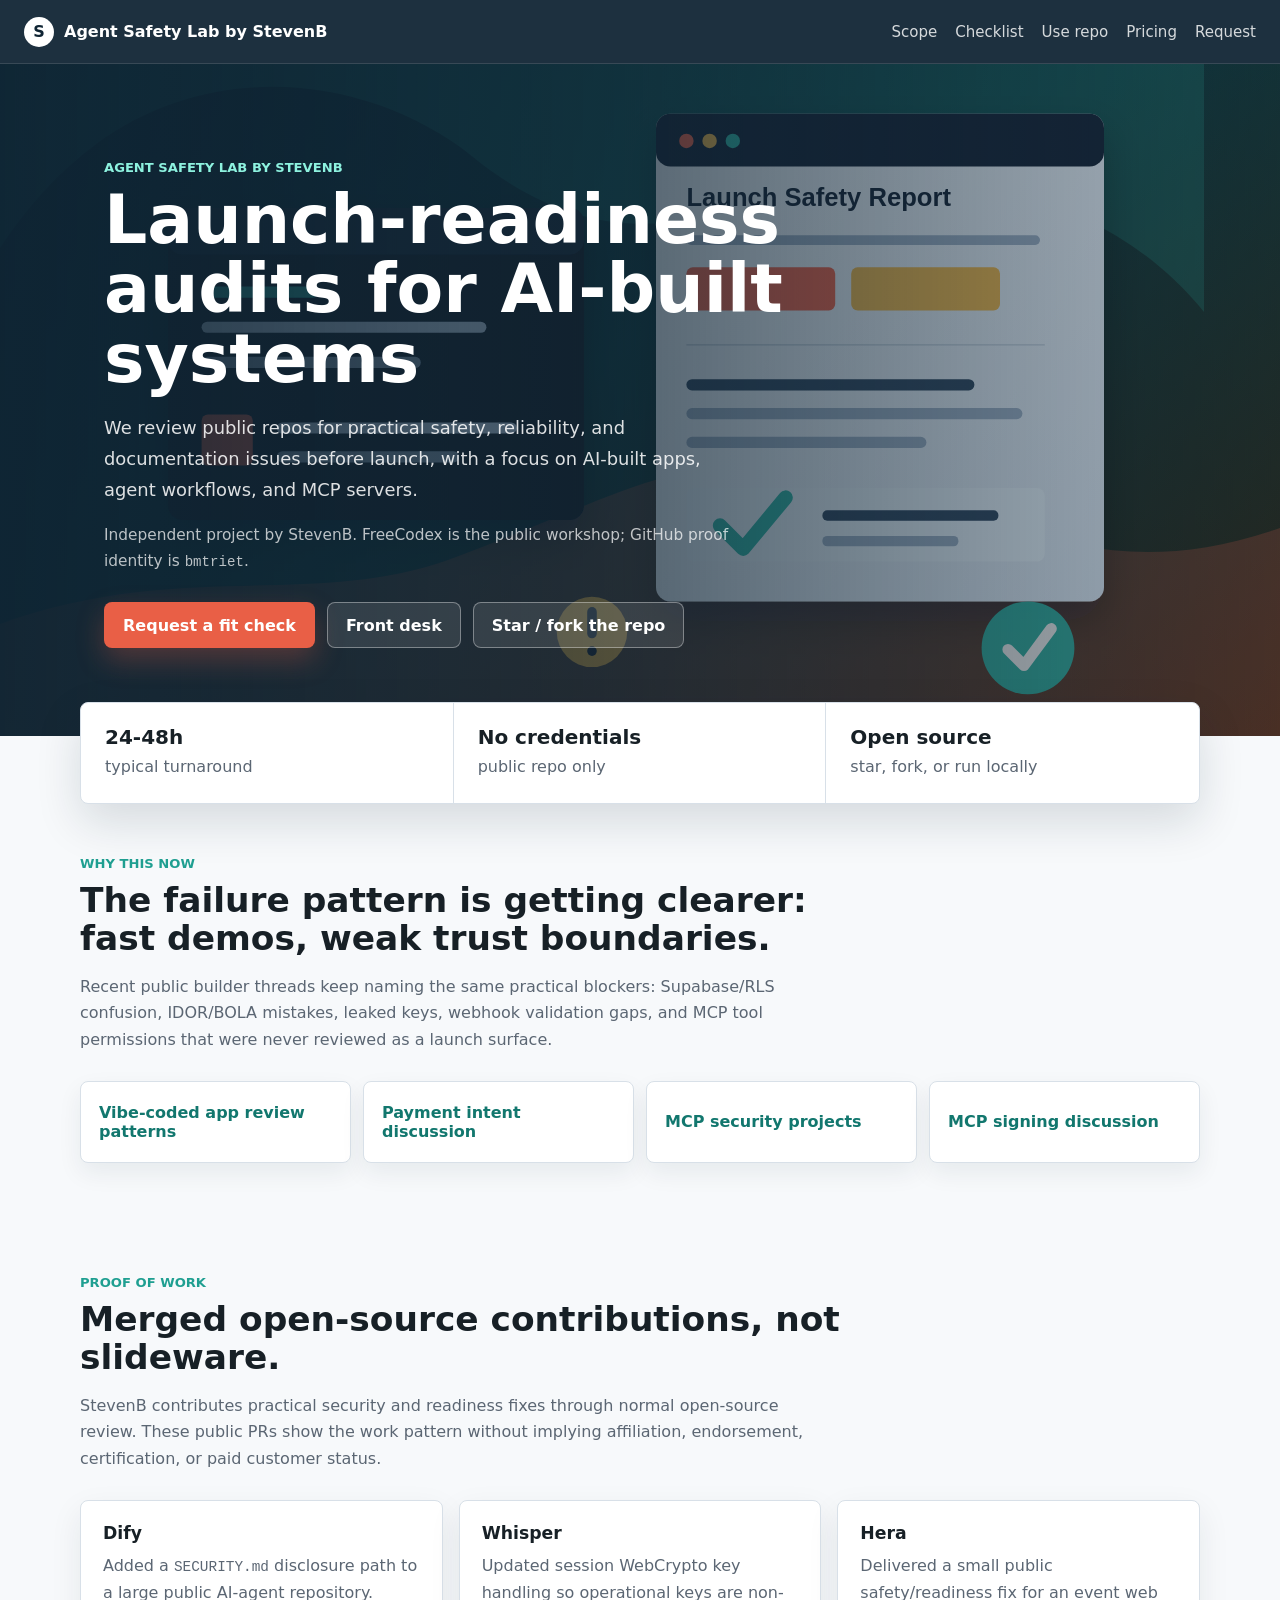
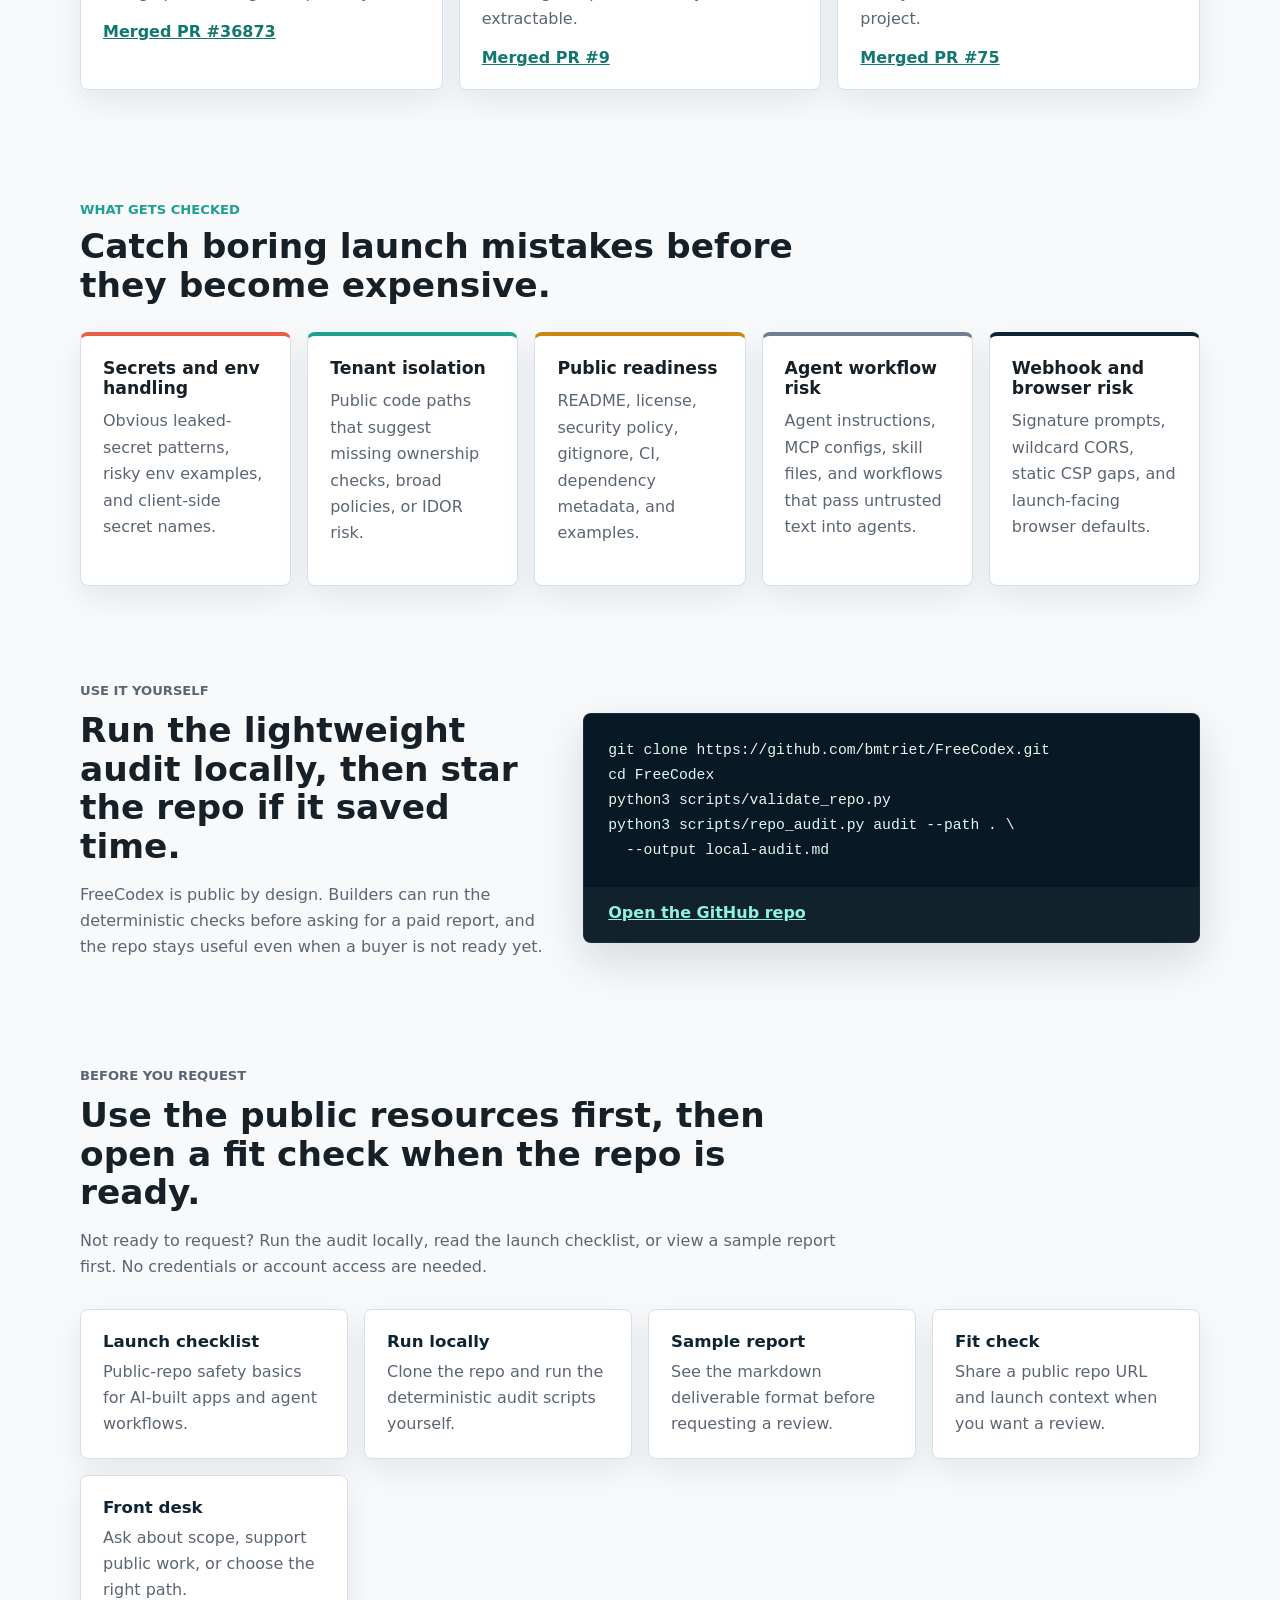
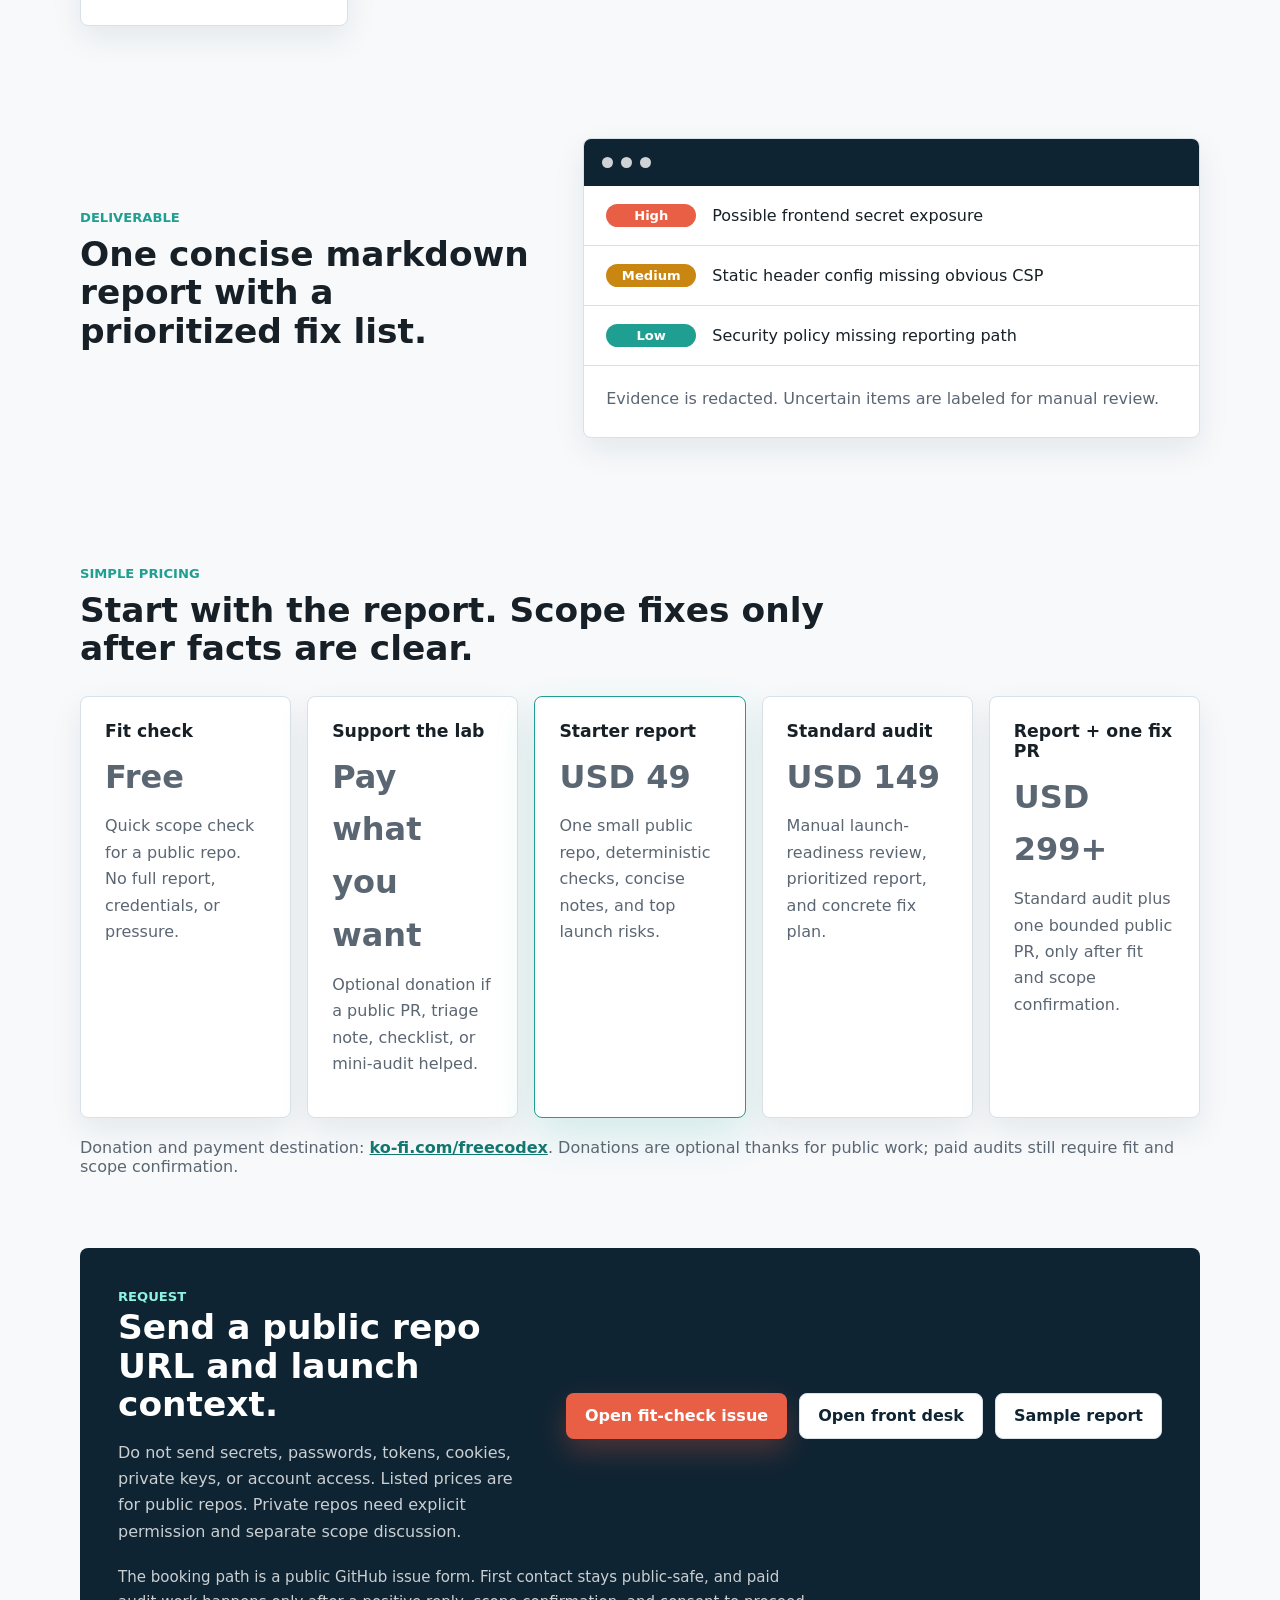
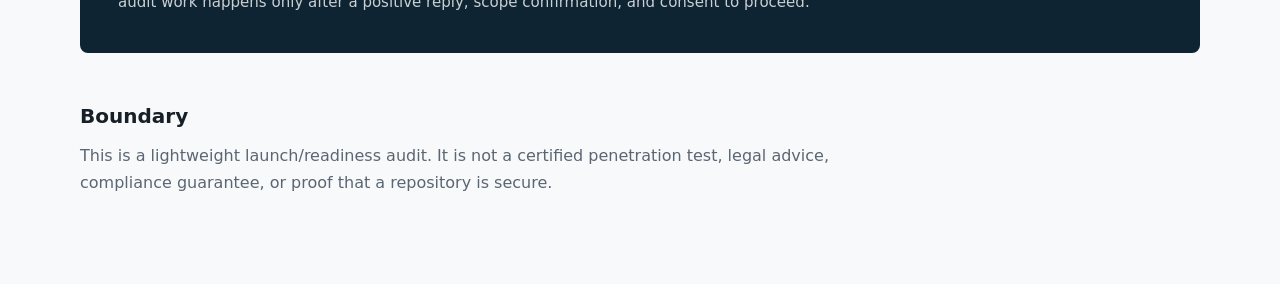
==== commit 323a6b3c: "Expose front desk issue" ====
--- a/site/index.html
+++ b/site/index.html
@@ -44,6 +44,7 @@
           </p>
           <div class="actions" aria-label="Primary actions">
             <a class="button button-primary" href="https://github.com/bmtriet/FreeCodex/issues/new?template=audit-fit-check.yml">Request a fit check</a>
+            <a class="button button-secondary" href="https://github.com/bmtriet/FreeCodex/issues/1">Front desk</a>
             <a class="button button-secondary" href="https://github.com/bmtriet/FreeCodex">Star / fork the repo</a>
           </div>
         </div>
@@ -184,6 +185,10 @@
           <a href="https://github.com/bmtriet/FreeCodex/issues/new?template=audit-fit-check.yml">
             <strong>Fit check</strong>
             <span>Share a public repo URL and launch context when you want a review.</span>
+          </a>
+          <a href="https://github.com/bmtriet/FreeCodex/issues/1">
+            <strong>Front desk</strong>
+            <span>Ask about scope, support public work, or choose the right path.</span>
           </a>
         </div>
       </section>
@@ -258,6 +263,7 @@
             class="button button-primary"
             href="https://github.com/bmtriet/FreeCodex/issues/new?template=audit-fit-check.yml"
           >Open fit-check issue</a>
+          <a class="button button-secondary" href="https://github.com/bmtriet/FreeCodex/issues/1">Open front desk</a>
           <a class="button button-secondary" href="https://github.com/bmtriet/FreeCodex/blob/main/reports/samples/vibe-agent-demo-audit.md">Sample report</a>
         </div>
         <p class="request-note">
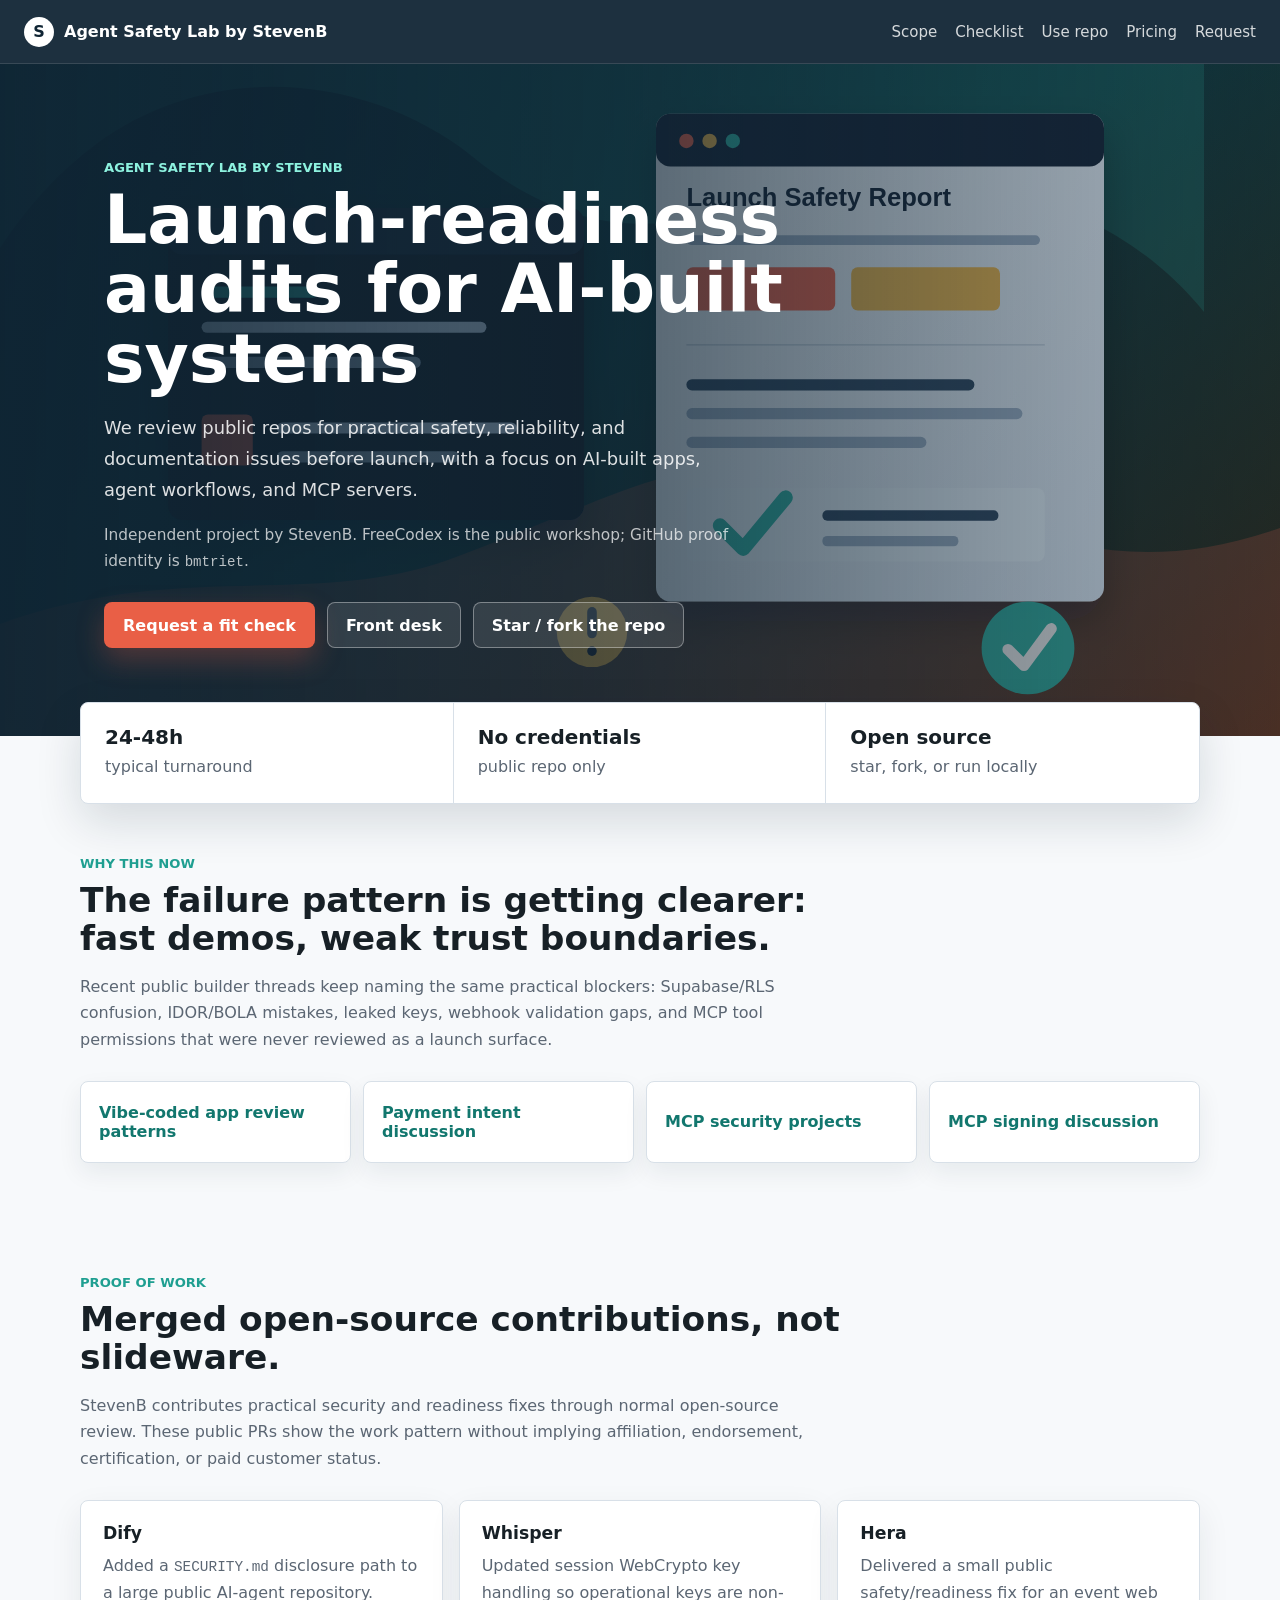
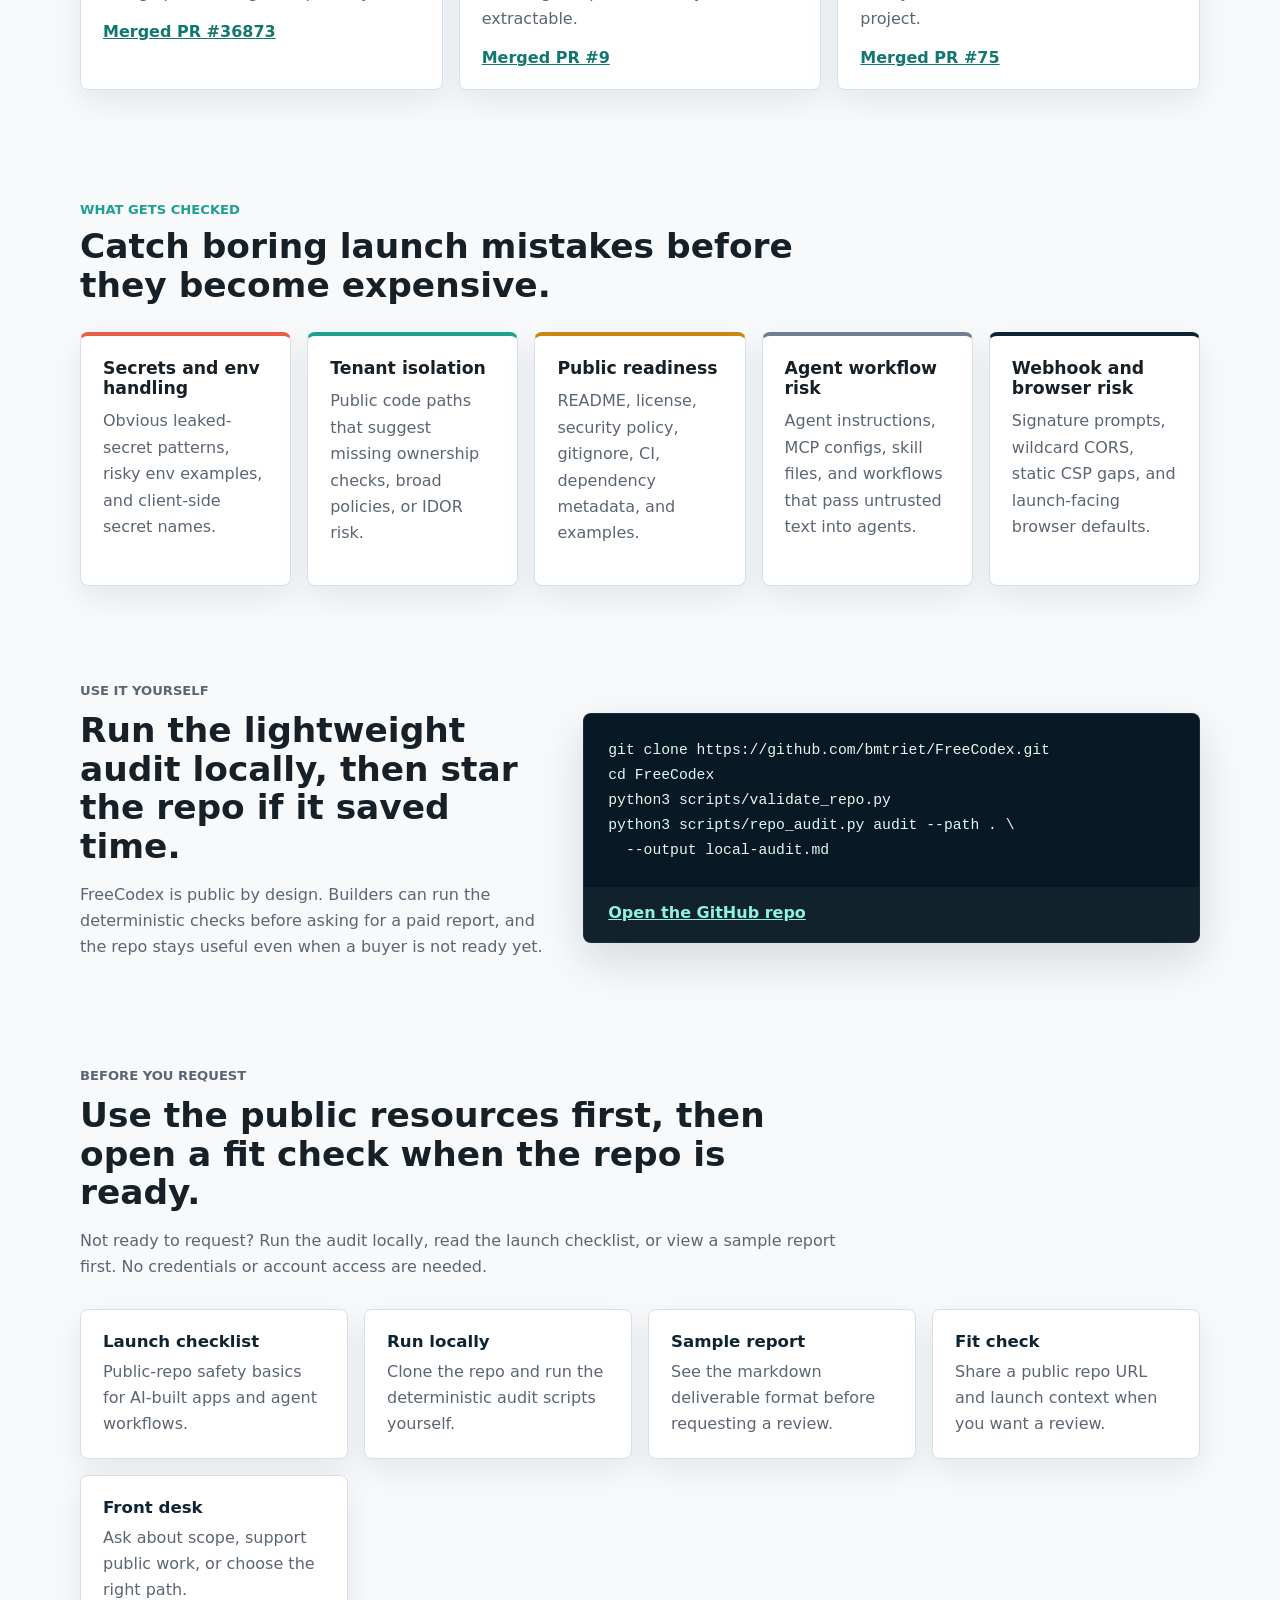
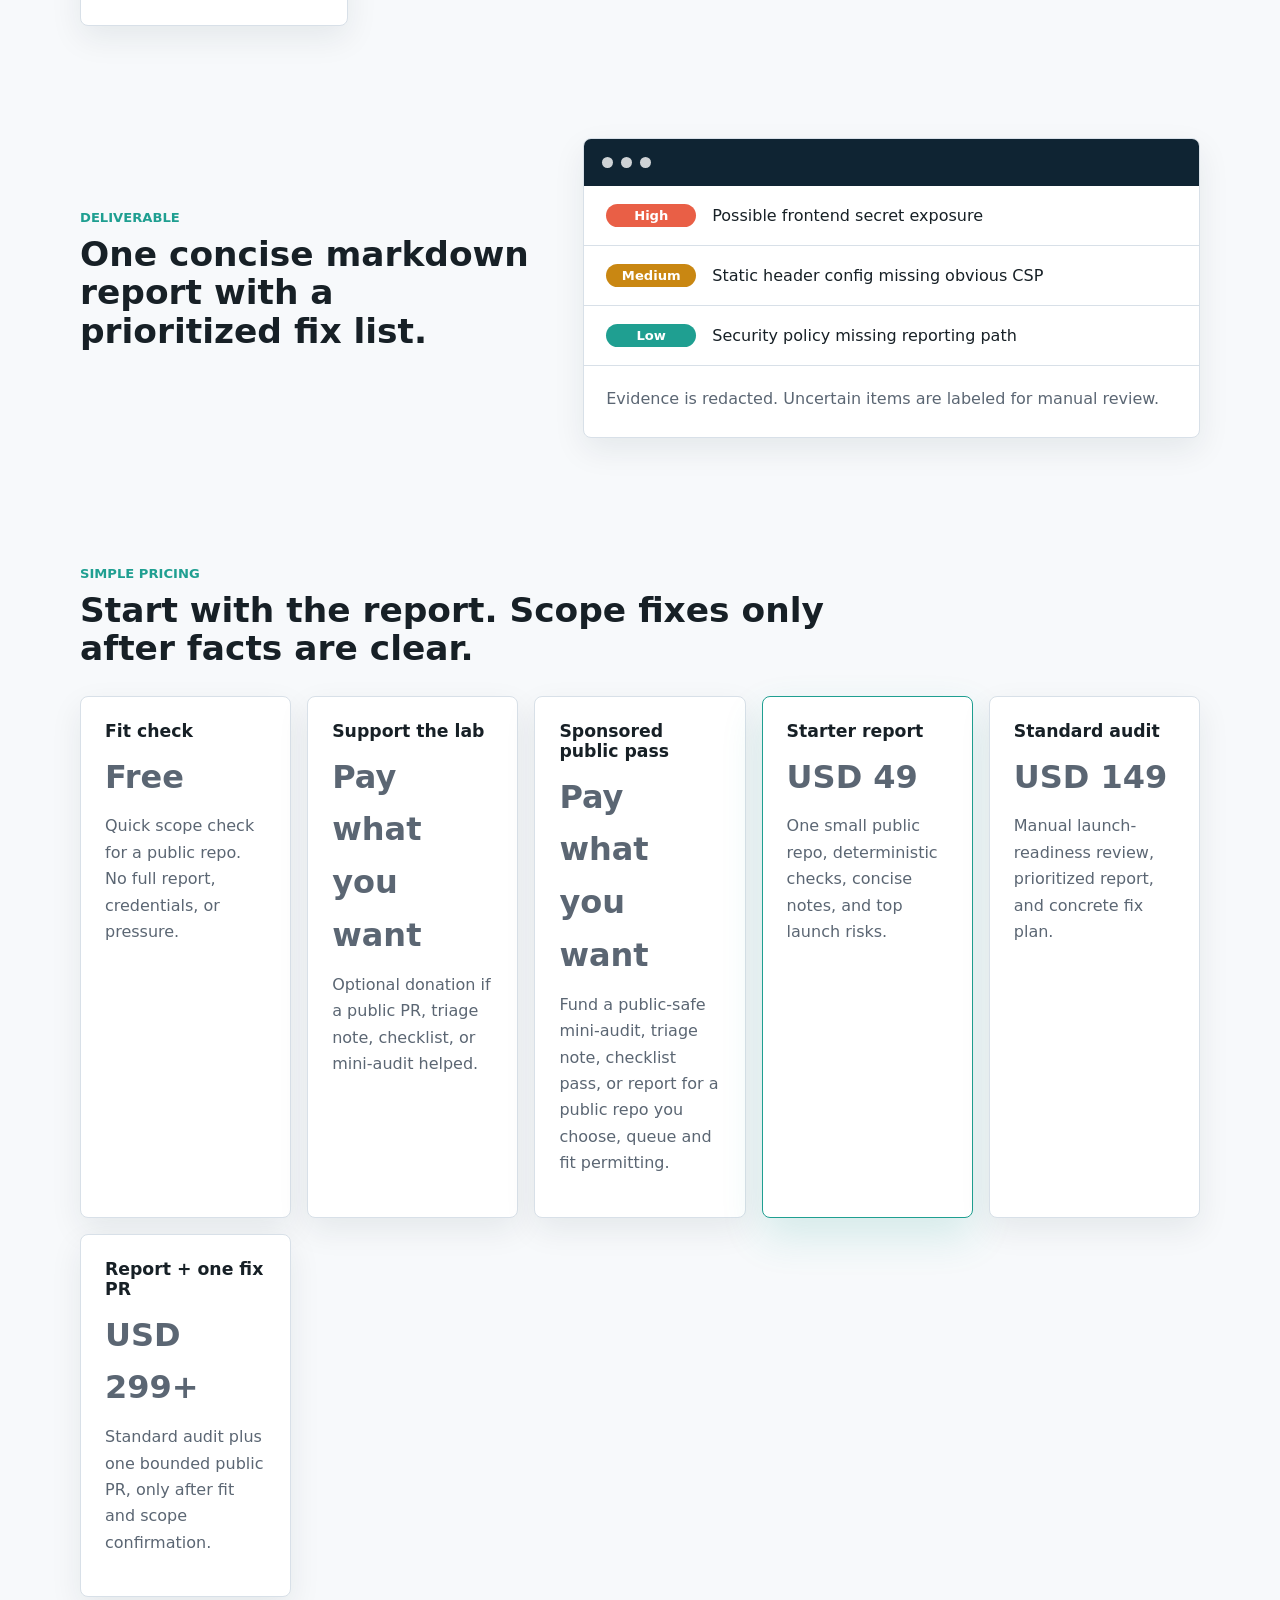
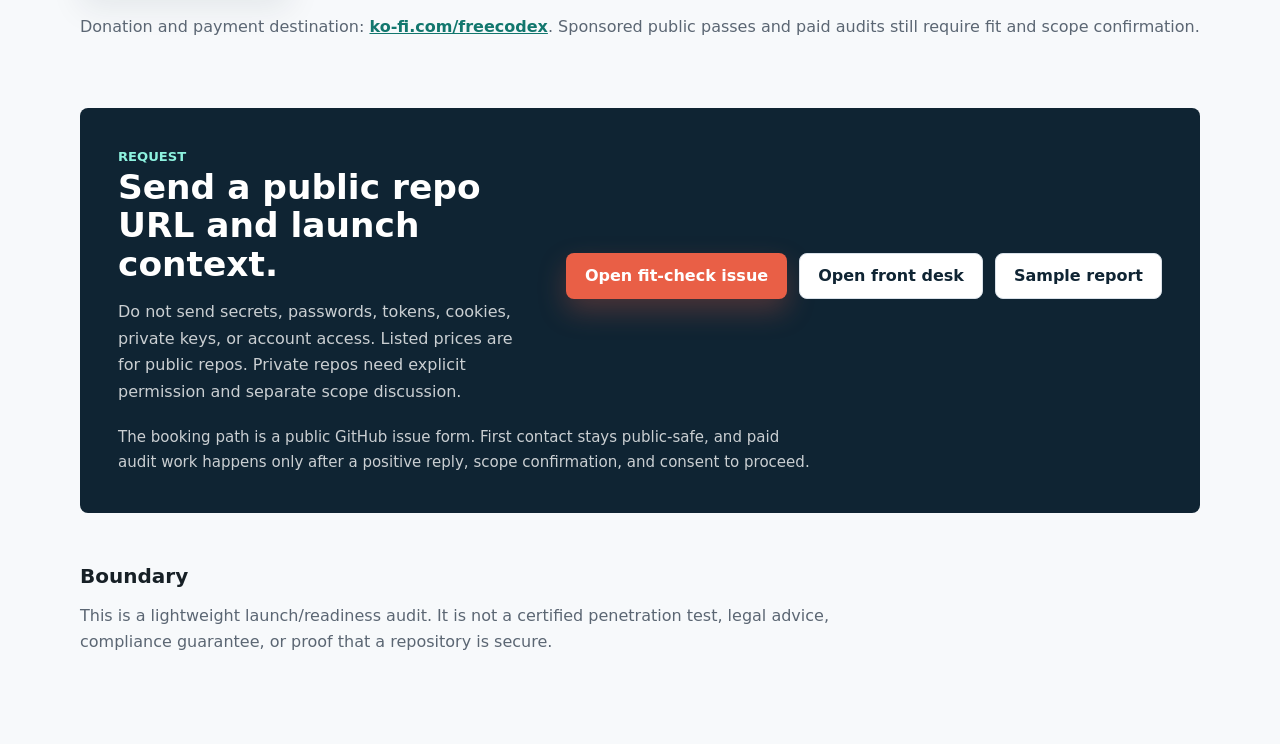
==== commit 5b101eb6: "Add sponsored public safety pass" ====
--- a/site/index.html
+++ b/site/index.html
@@ -227,6 +227,11 @@
             <p class="amount">Pay what you want</p>
             <p>Optional donation if a public PR, triage note, checklist, or mini-audit helped.</p>
           </article>
+          <article class="price">
+            <h3>Sponsored public pass</h3>
+            <p class="amount">Pay what you want</p>
+            <p>Fund a public-safe mini-audit, triage note, checklist pass, or report for a public repo you choose, queue and fit permitting.</p>
+          </article>
           <article class="price featured">
             <h3>Starter report</h3>
             <p class="amount">USD 49</p>
@@ -245,7 +250,7 @@
         </div>
         <p class="payment-note">
           Donation and payment destination: <a href="https://ko-fi.com/freecodex">ko-fi.com/freecodex</a>.
-          Donations are optional thanks for public work; paid audits still require fit and scope confirmation.
+          Sponsored public passes and paid audits still require fit and scope confirmation.
         </p>
       </section>
 
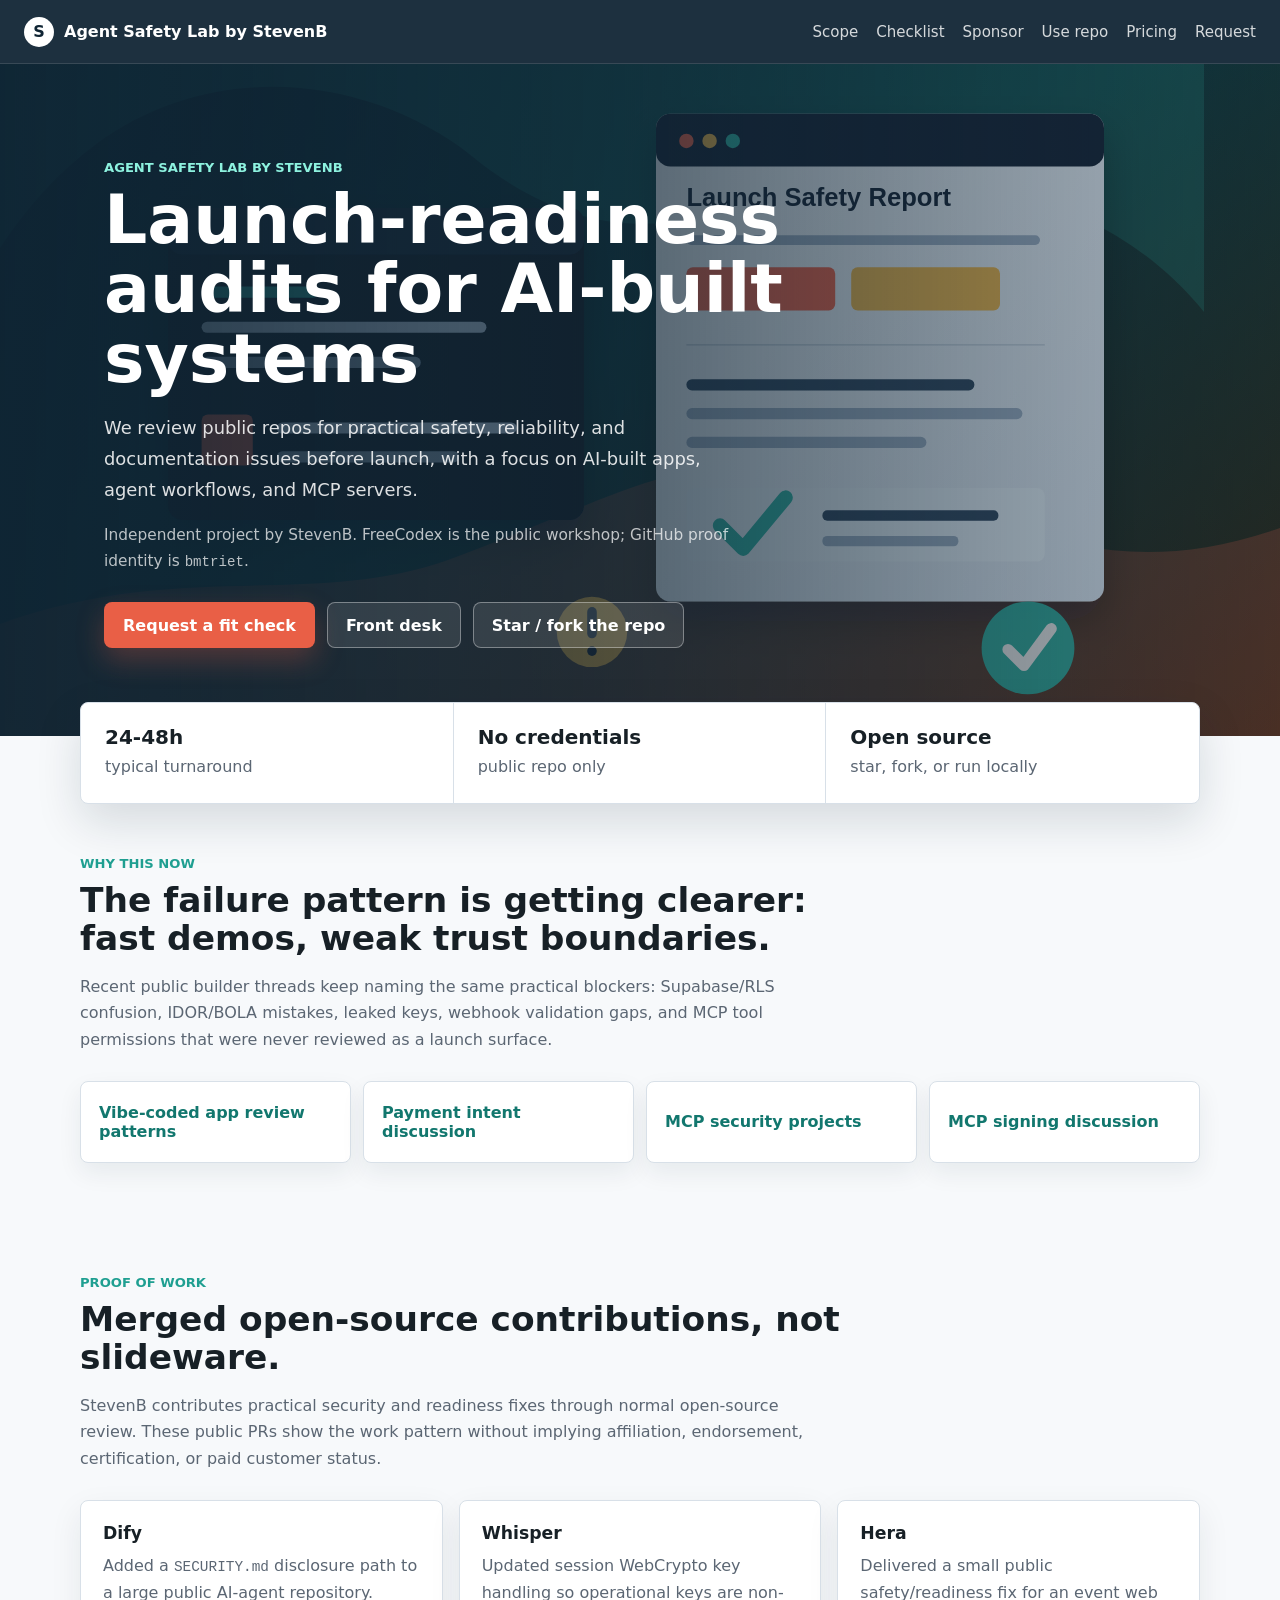
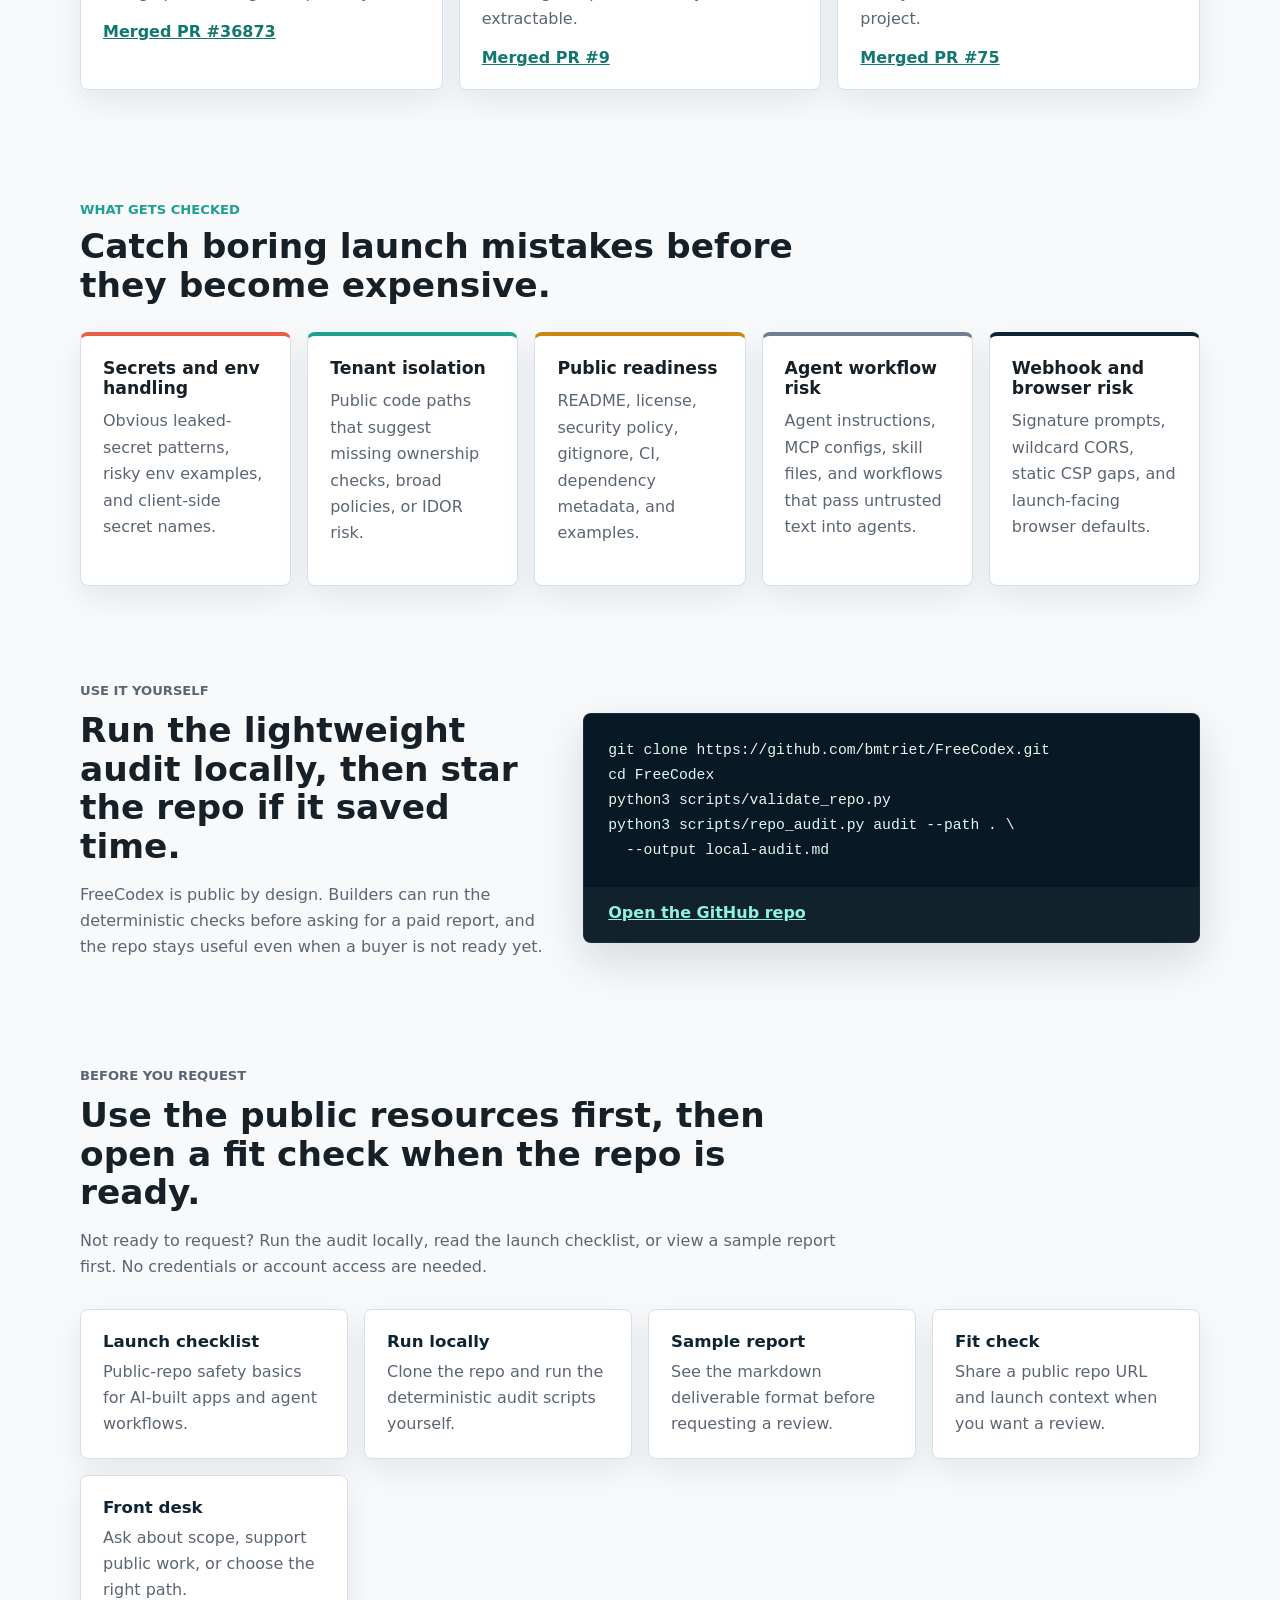
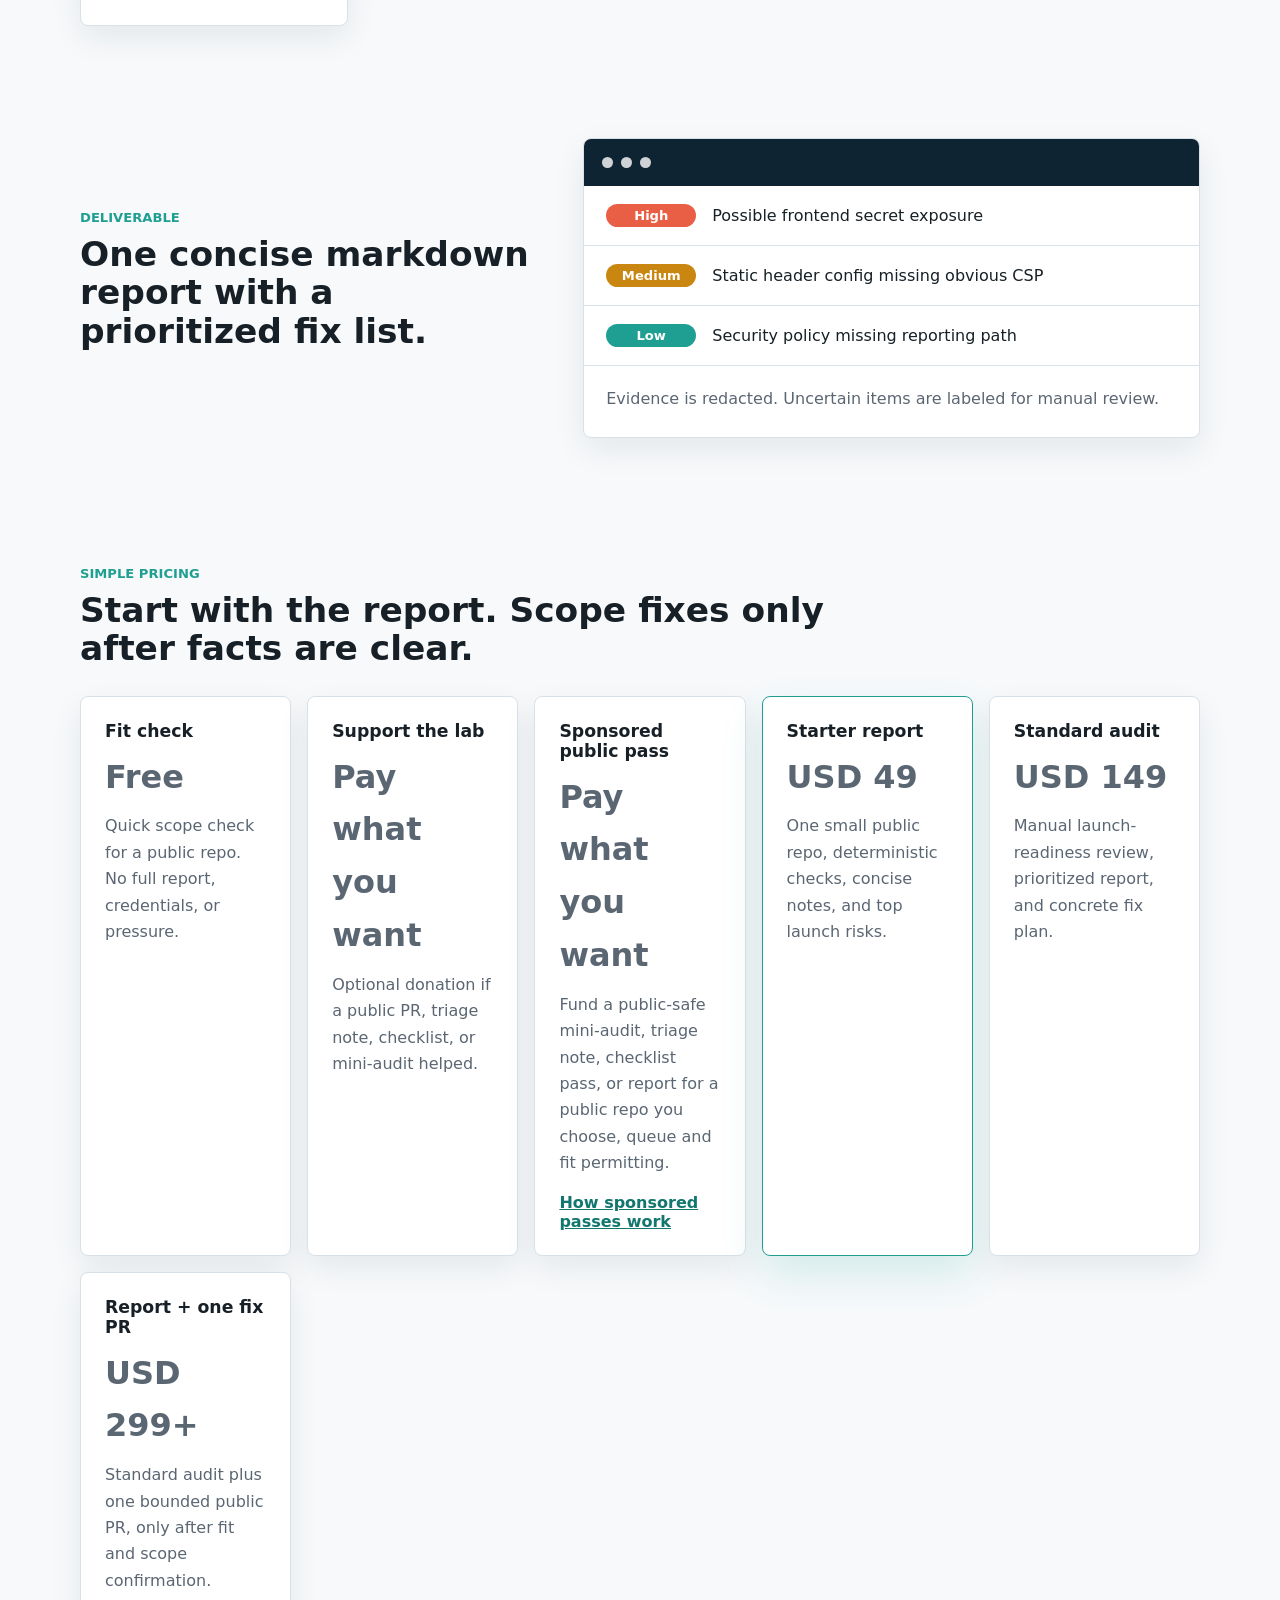
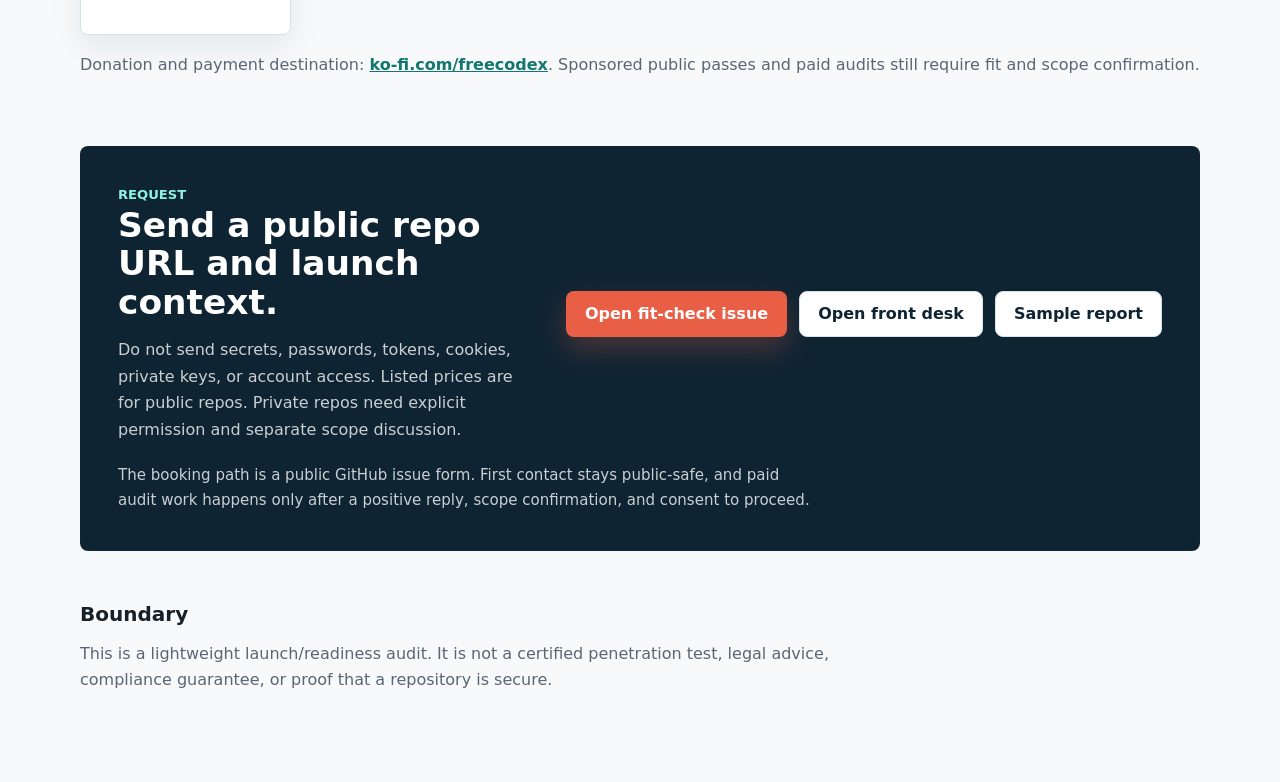
==== commit 7955ee68: "Add sponsored public pass landing page" ====
--- a/site/index.html
+++ b/site/index.html
@@ -23,6 +23,7 @@
       <nav class="nav" aria-label="Primary navigation">
         <a href="#scope">Scope</a>
         <a href="ai-app-launch-safety-checklist.html">Checklist</a>
+        <a href="sponsor-public-safety-pass.html">Sponsor</a>
         <a href="#use">Use repo</a>
         <a href="#pricing">Pricing</a>
         <a href="#request">Request</a>
@@ -231,6 +232,7 @@
             <h3>Sponsored public pass</h3>
             <p class="amount">Pay what you want</p>
             <p>Fund a public-safe mini-audit, triage note, checklist pass, or report for a public repo you choose, queue and fit permitting.</p>
+            <a class="text-link" href="sponsor-public-safety-pass.html">How sponsored passes work</a>
           </article>
           <article class="price featured">
             <h3>Starter report</h3>
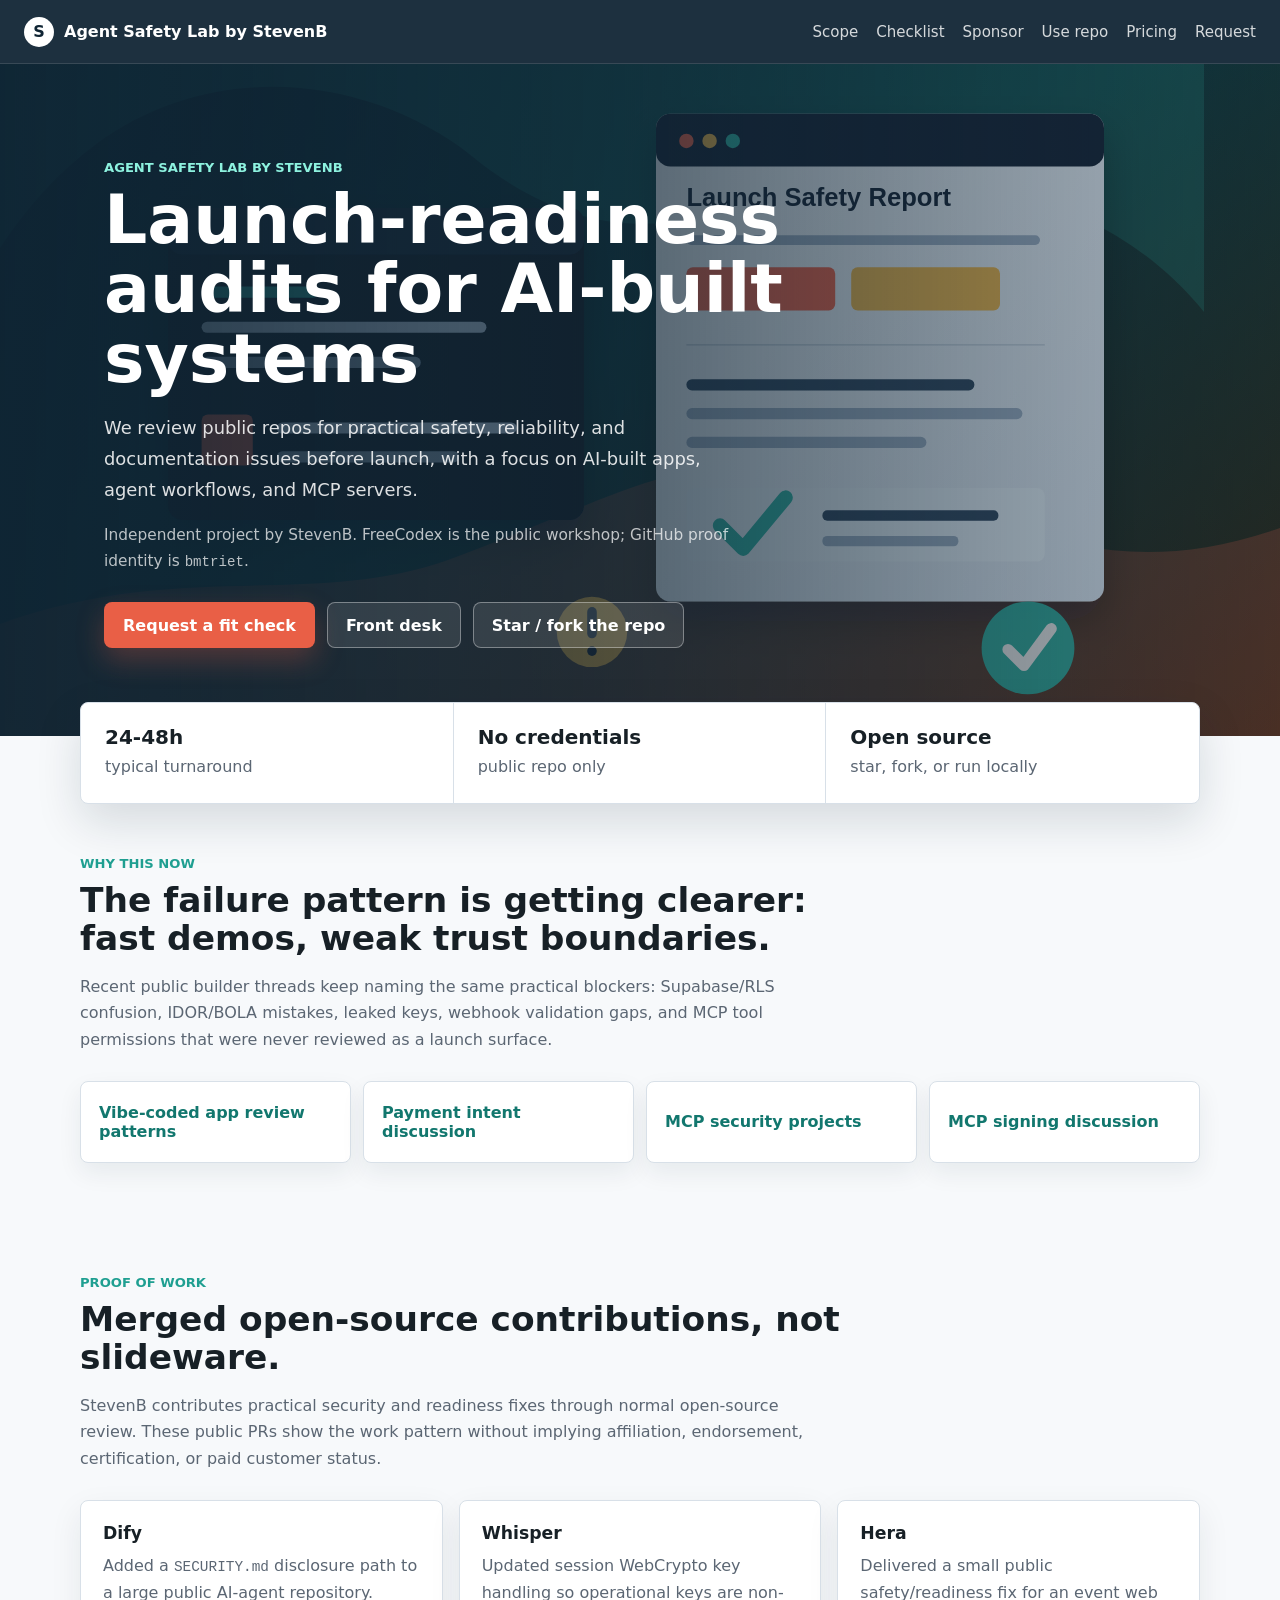
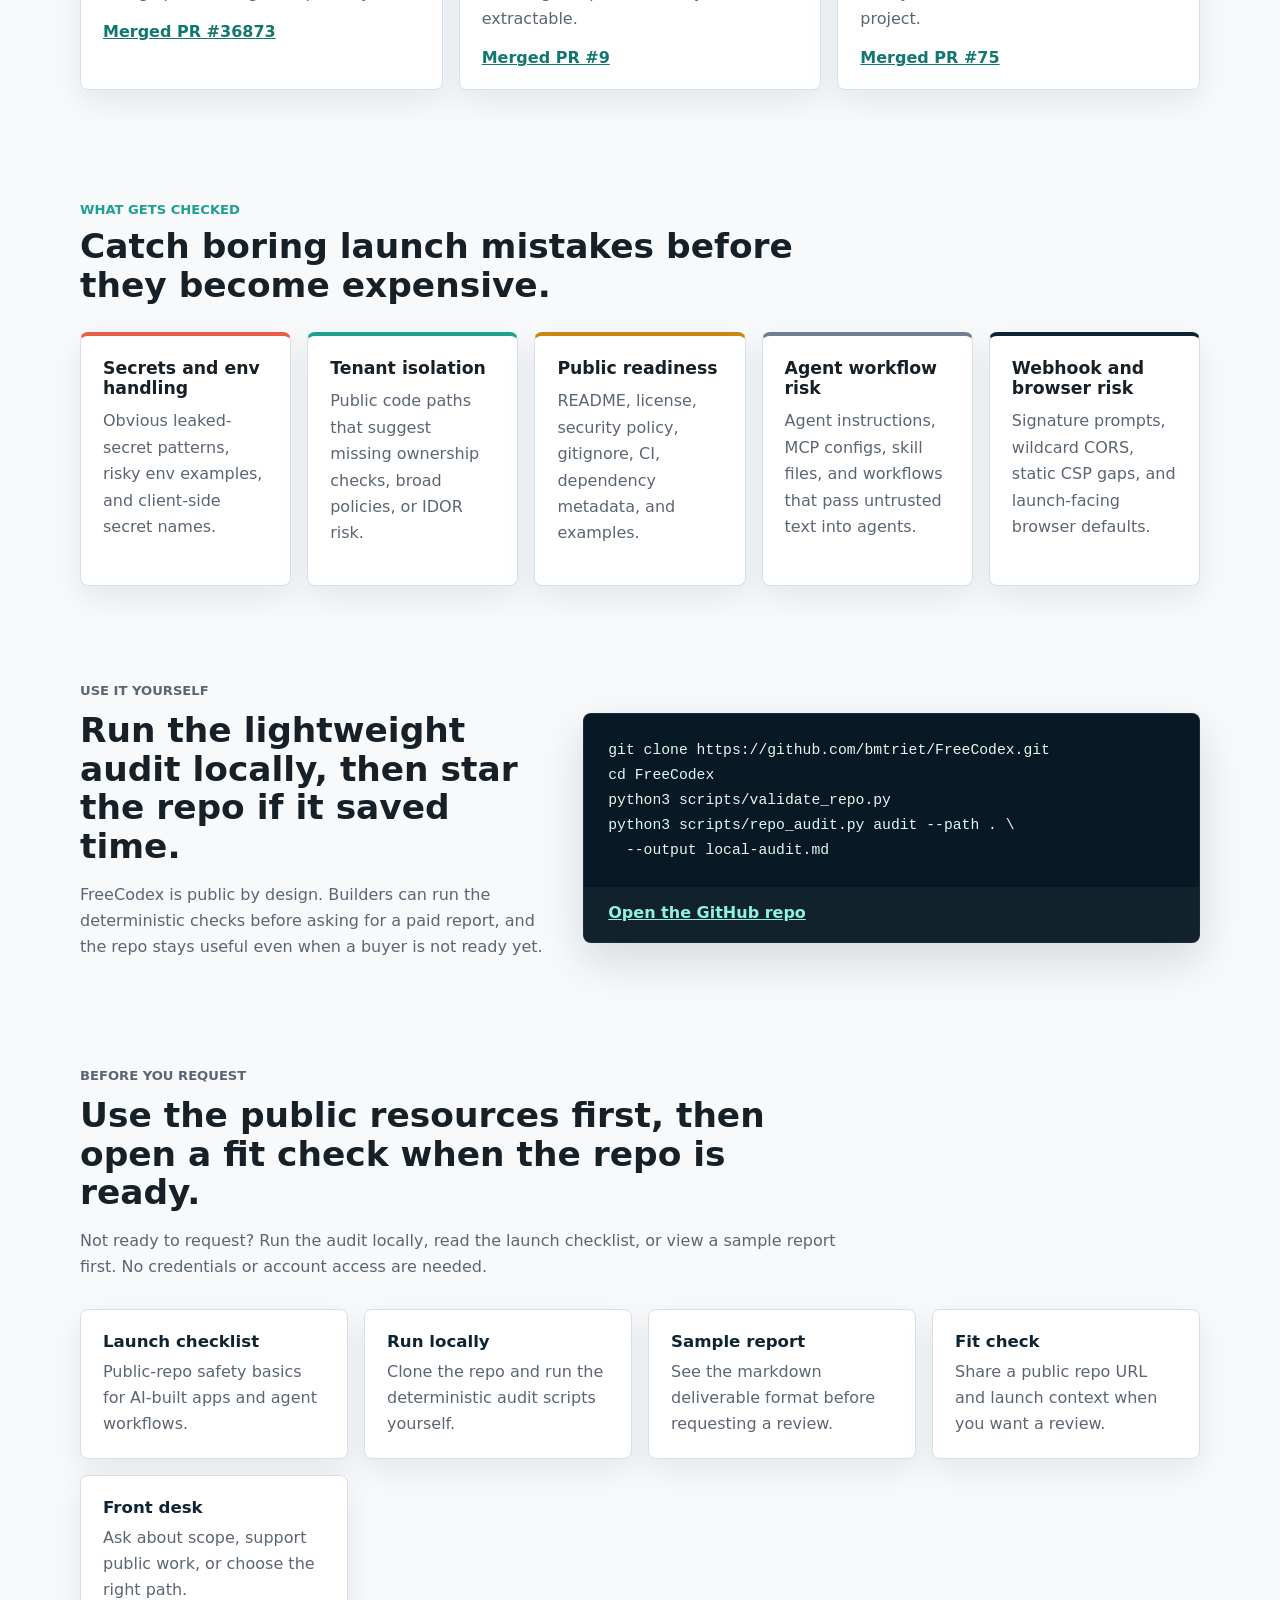
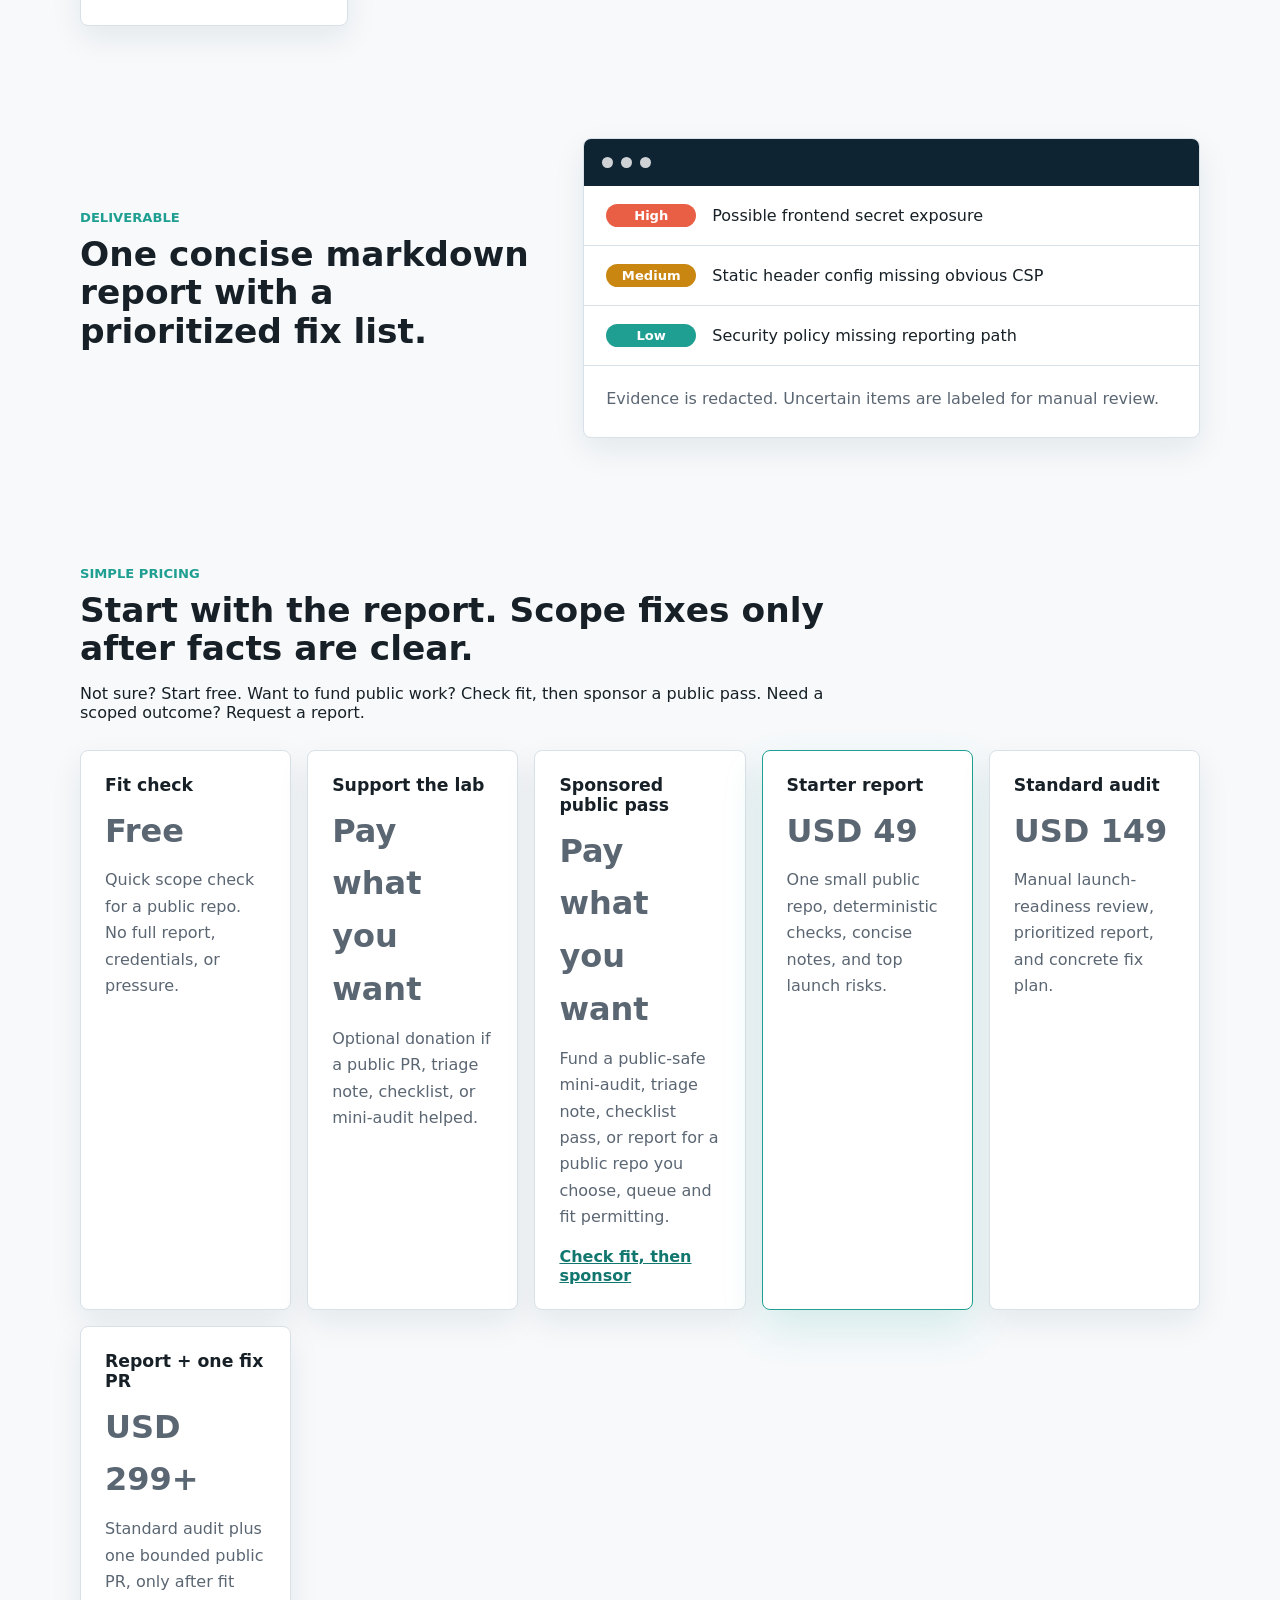
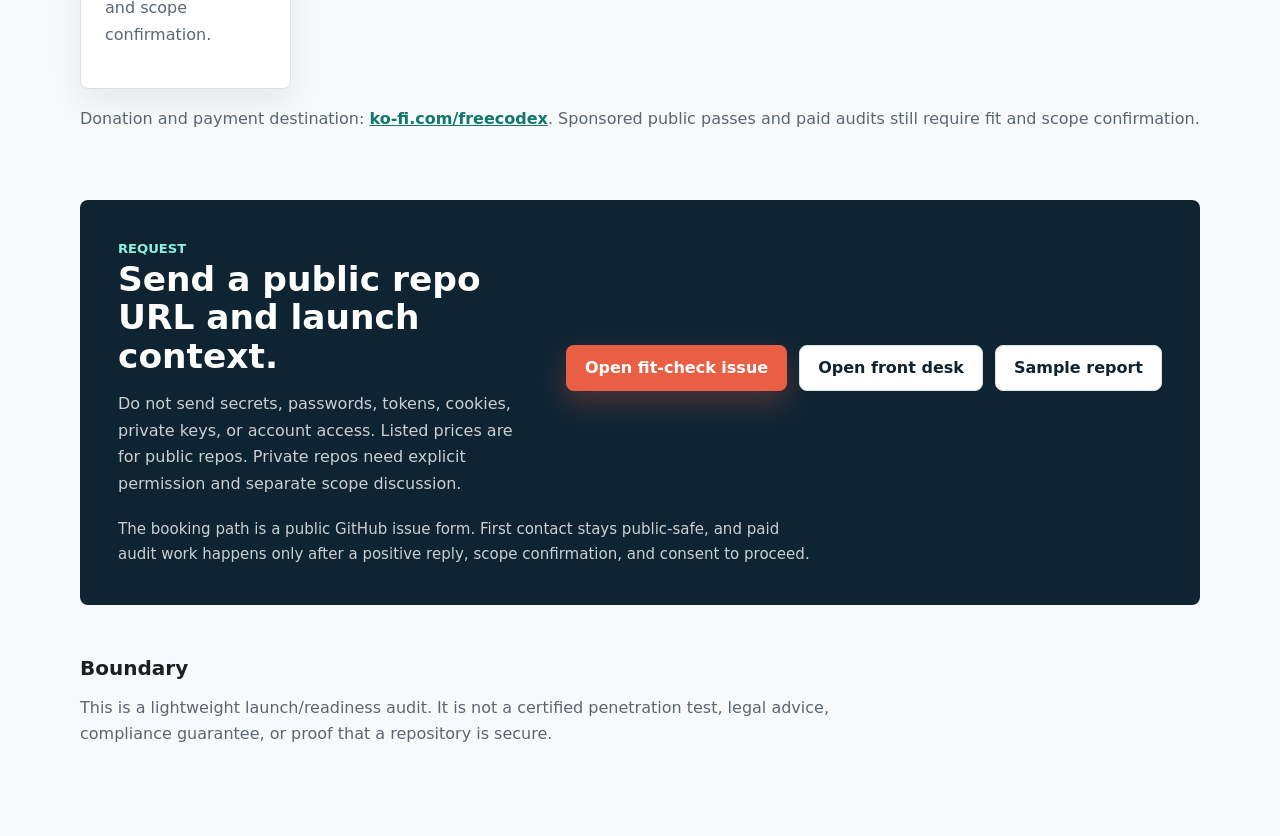
==== commit 7b45141f: "Add revenue sub-agent loop" ====
--- a/site/index.html
+++ b/site/index.html
@@ -216,6 +216,10 @@
         <div class="section-heading">
           <p class="eyebrow">Simple pricing</p>
           <h2 id="pricing-title">Start with the report. Scope fixes only after facts are clear.</h2>
+          <p>
+            Not sure? Start free. Want to fund public work? Check fit, then sponsor a public pass.
+            Need a scoped outcome? Request a report.
+          </p>
         </div>
         <div class="price-grid">
           <article class="price">
@@ -232,7 +236,7 @@
             <h3>Sponsored public pass</h3>
             <p class="amount">Pay what you want</p>
             <p>Fund a public-safe mini-audit, triage note, checklist pass, or report for a public repo you choose, queue and fit permitting.</p>
-            <a class="text-link" href="sponsor-public-safety-pass.html">How sponsored passes work</a>
+            <a class="text-link" href="sponsor-public-safety-pass.html">Check fit, then sponsor</a>
           </article>
           <article class="price featured">
             <h3>Starter report</h3>
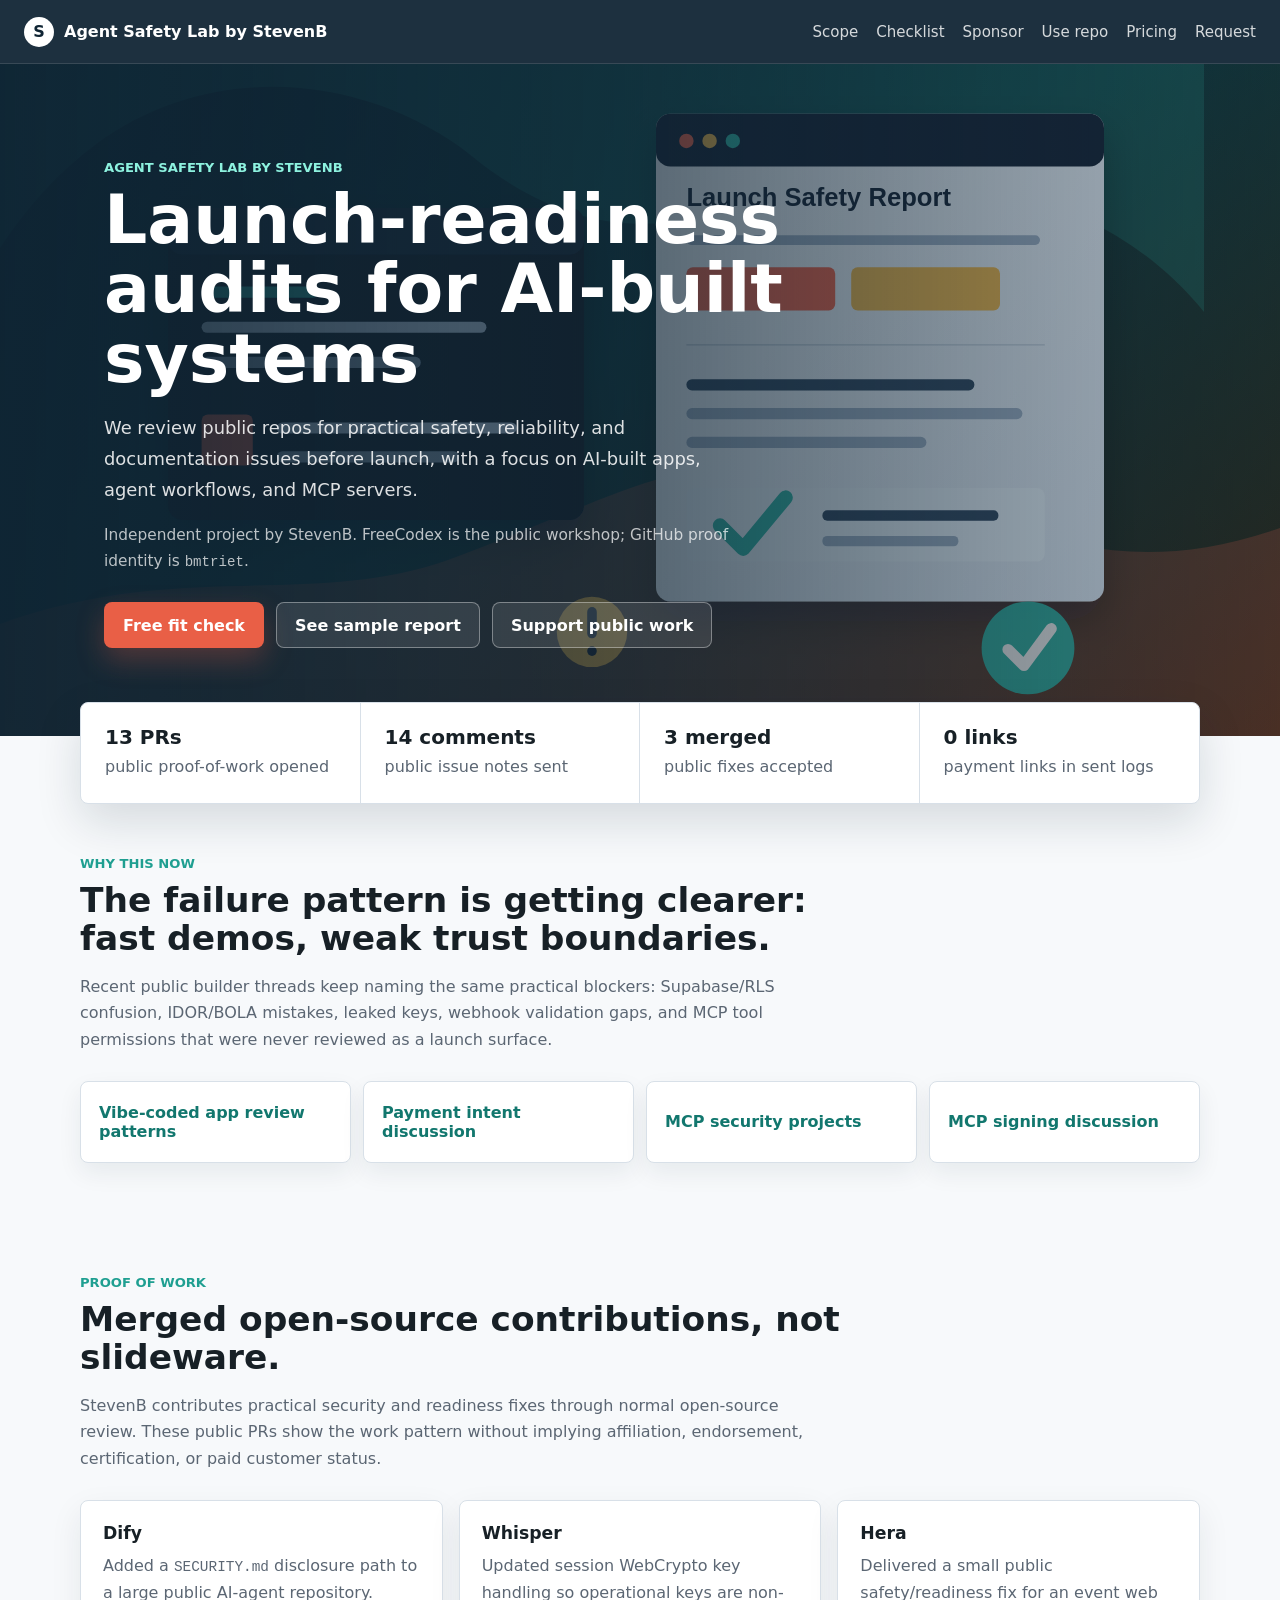
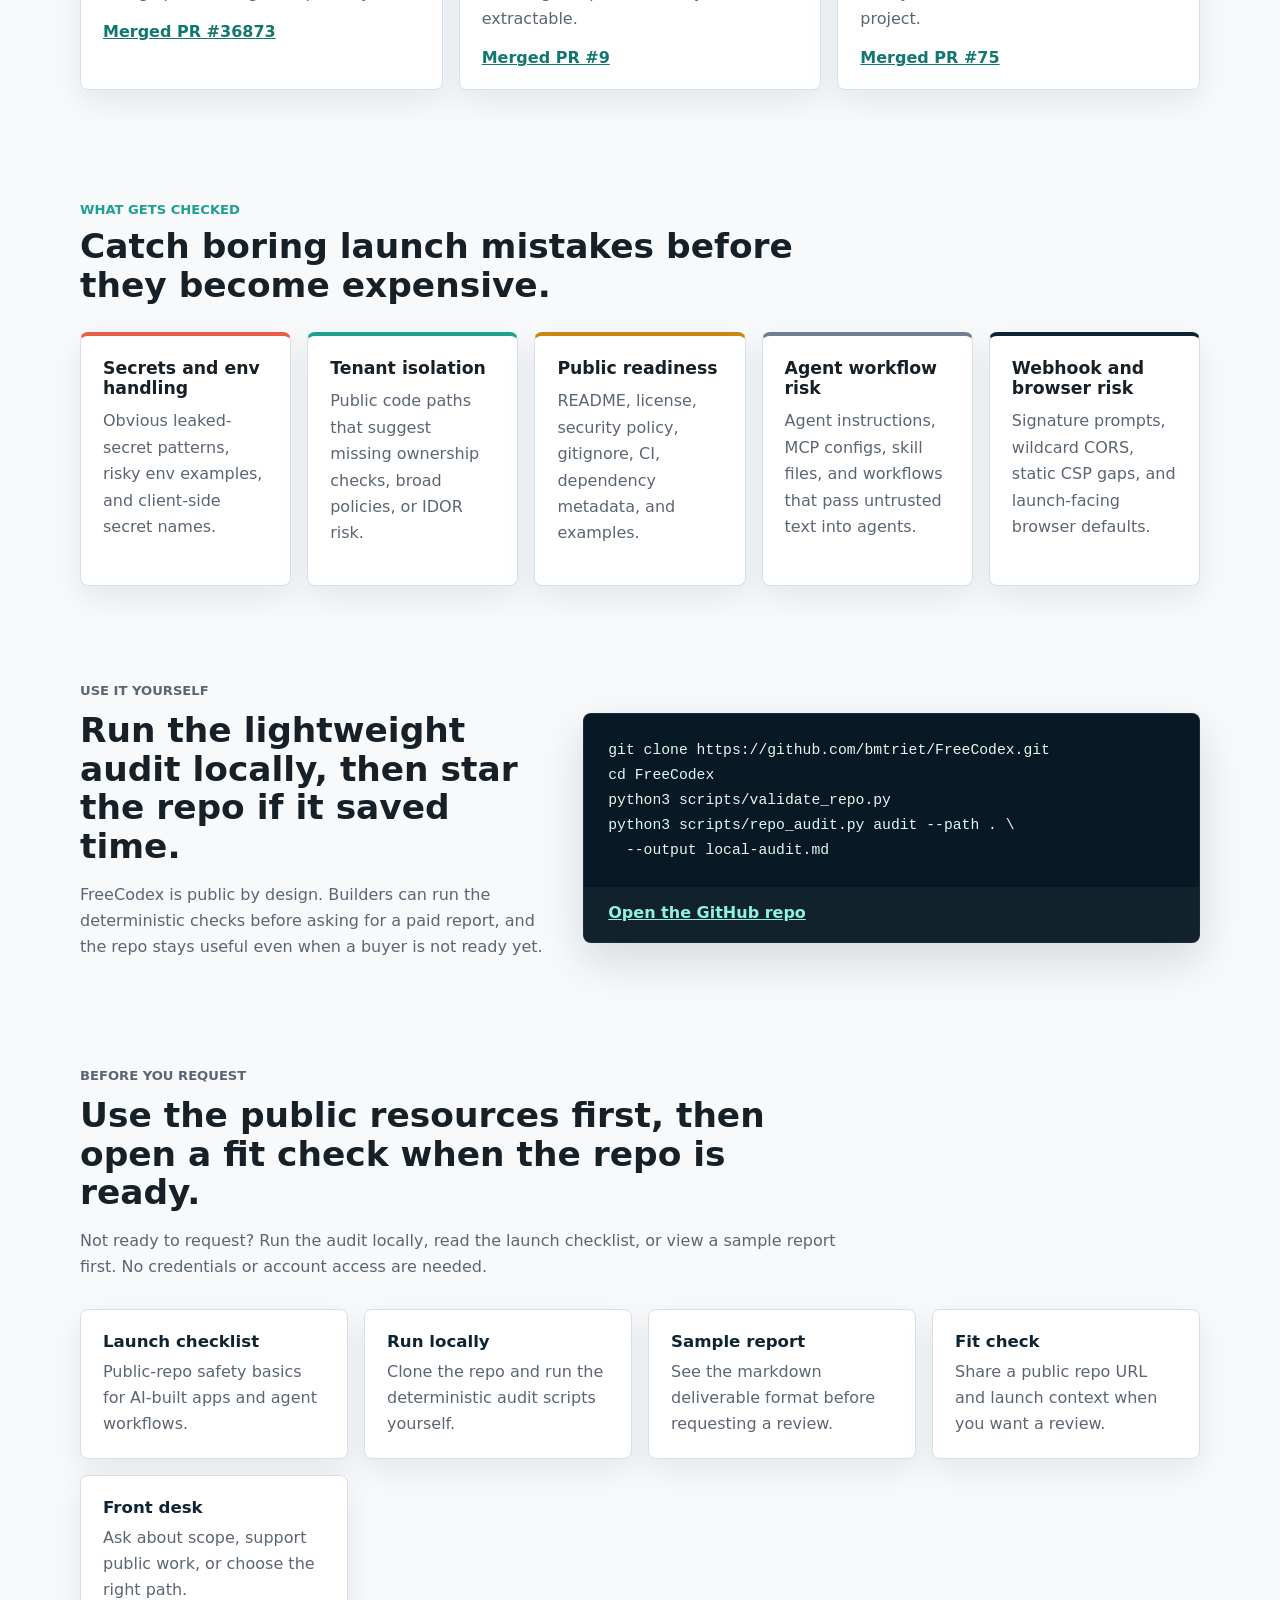
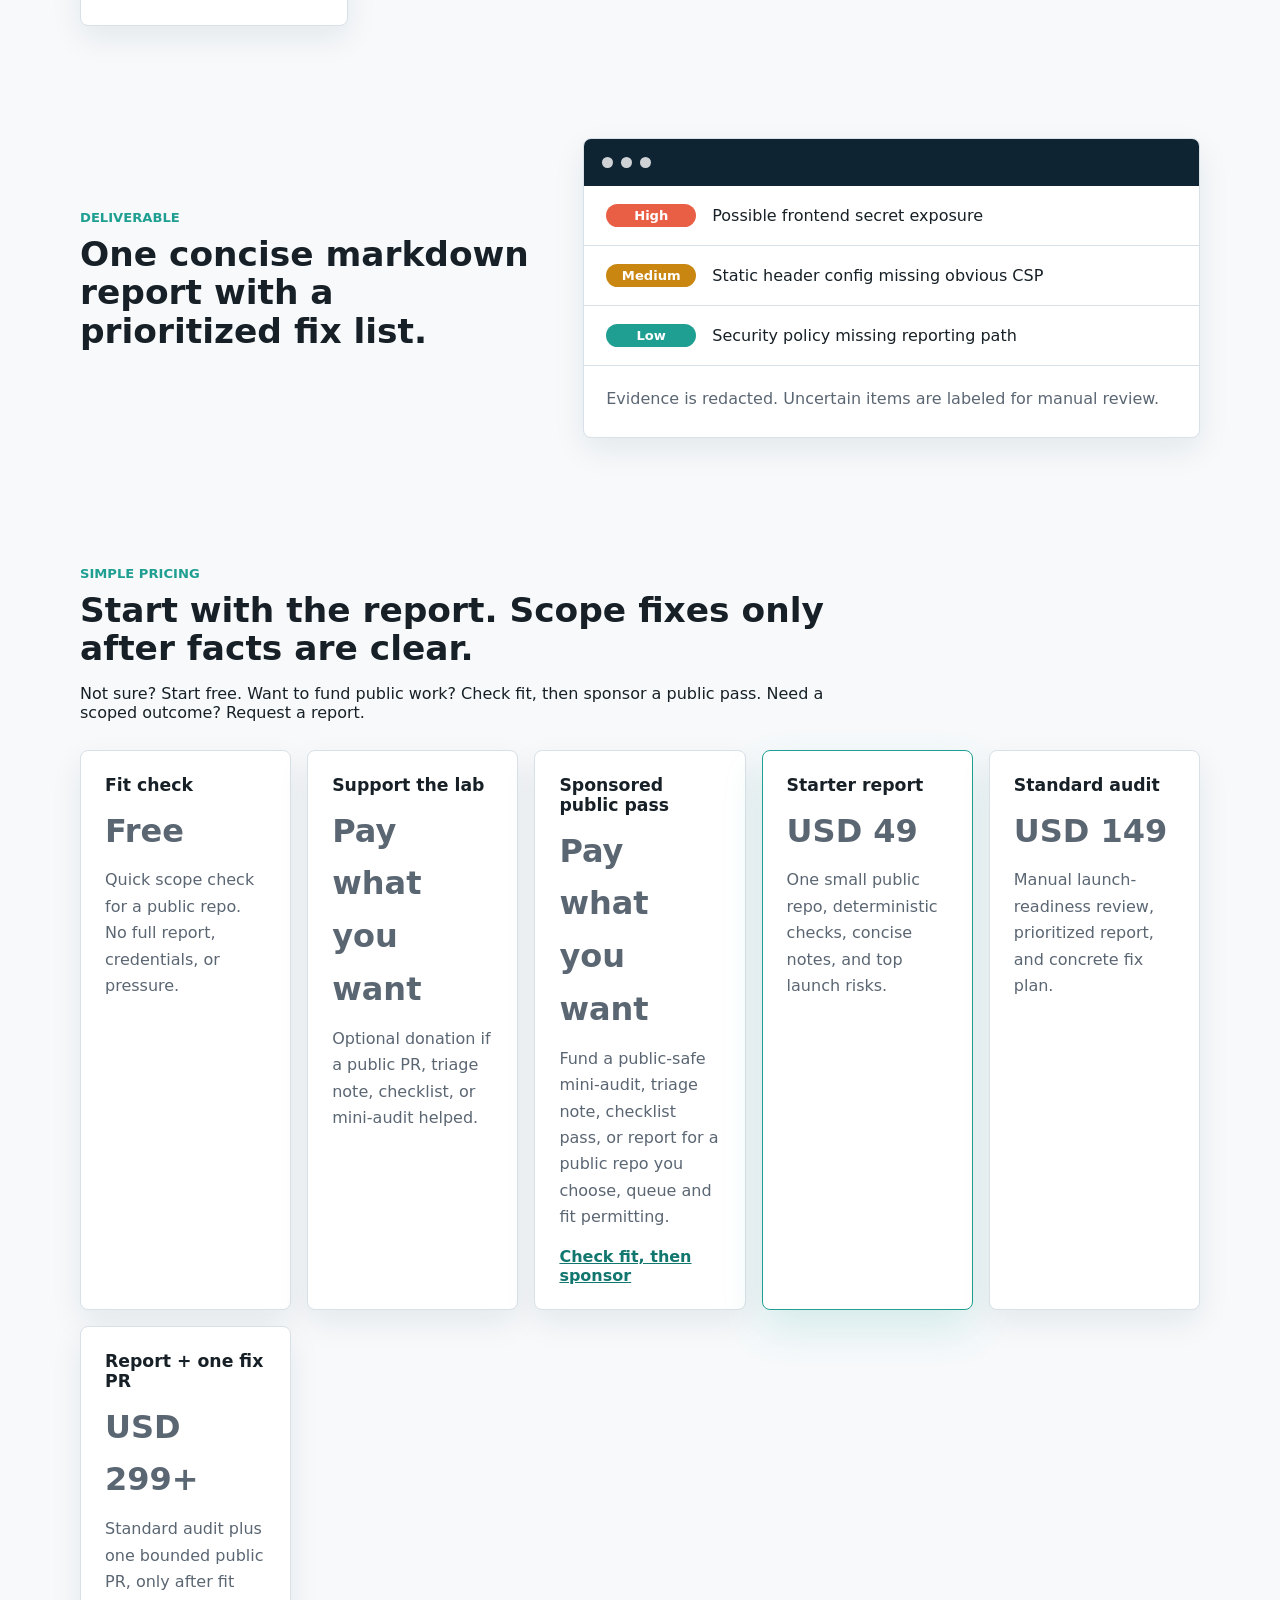
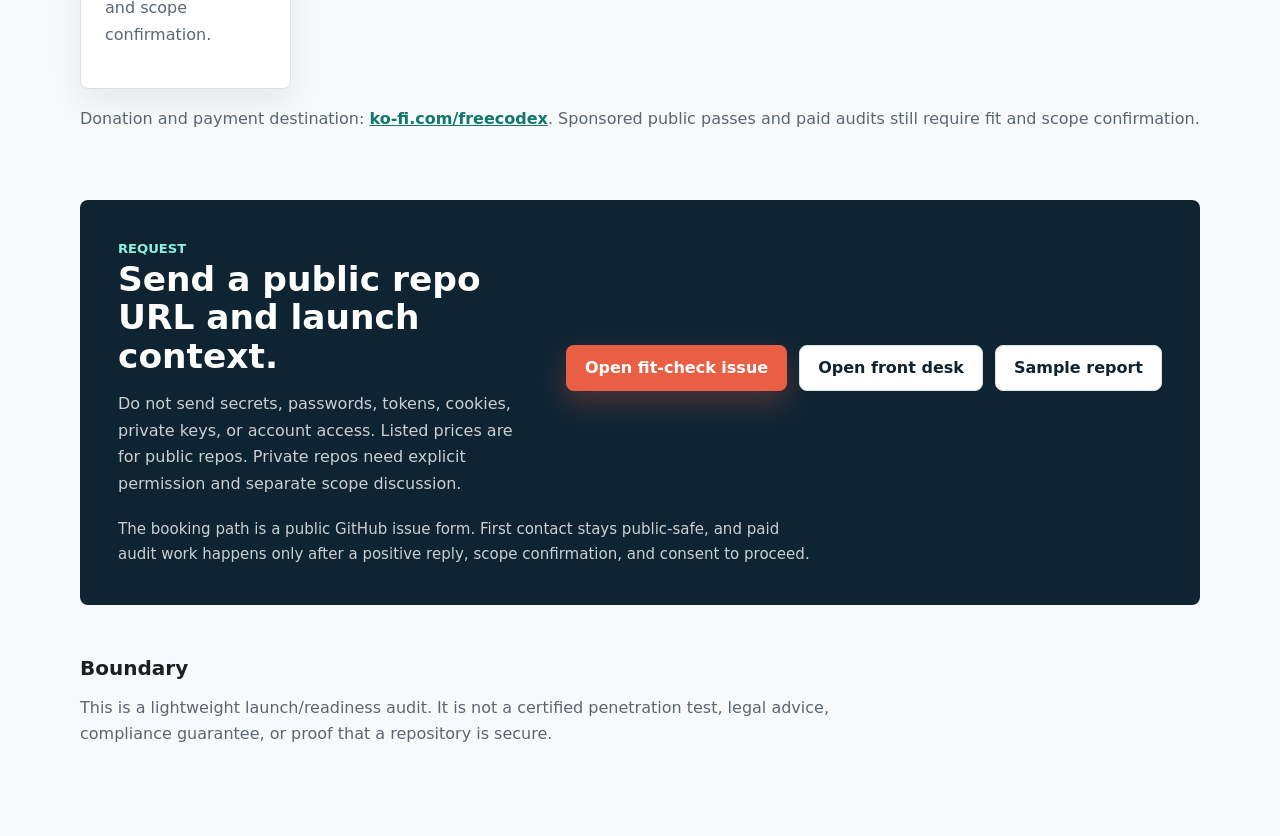
==== commit 8bd6f759: "Open ToolHive proof PR and tune booking funnel" ====
--- a/site/index.html
+++ b/site/index.html
@@ -44,25 +44,29 @@
             GitHub proof identity is <code>bmtriet</code>.
           </p>
           <div class="actions" aria-label="Primary actions">
-            <a class="button button-primary" href="https://github.com/bmtriet/FreeCodex/issues/new?template=audit-fit-check.yml">Request a fit check</a>
-            <a class="button button-secondary" href="https://github.com/bmtriet/FreeCodex/issues/1">Front desk</a>
-            <a class="button button-secondary" href="https://github.com/bmtriet/FreeCodex">Star / fork the repo</a>
+            <a class="button button-primary" href="https://github.com/bmtriet/FreeCodex/issues/new?template=audit-fit-check.yml">Free fit check</a>
+            <a class="button button-secondary" href="https://github.com/bmtriet/FreeCodex/blob/main/reports/samples/vibe-agent-demo-audit.md">See sample report</a>
+            <a class="button button-secondary" href="sponsor-public-safety-pass.html">Support public work</a>
           </div>
         </div>
       </section>
 
-      <section class="proof-strip" aria-label="Offer summary">
-        <div>
-          <strong>24-48h</strong>
-          <span>typical turnaround</span>
-        </div>
-        <div>
-          <strong>No credentials</strong>
-          <span>public repo only</span>
-        </div>
-        <div>
-          <strong>Open source</strong>
-          <span>star, fork, or run locally</span>
+      <section class="proof-strip" aria-label="Public proof snapshot">
+        <div>
+          <strong>13 PRs</strong>
+          <span>public proof-of-work opened</span>
+        </div>
+        <div>
+          <strong>14 comments</strong>
+          <span>public issue notes sent</span>
+        </div>
+        <div>
+          <strong>3 merged</strong>
+          <span>public fixes accepted</span>
+        </div>
+        <div>
+          <strong>0 links</strong>
+          <span>payment links in sent logs</span>
         </div>
       </section>
 
--- a/site/styles.css
+++ b/site/styles.css
@@ -221,7 +221,7 @@
 .proof-strip {
   transform: translateY(-34px);
   display: grid;
-  grid-template-columns: repeat(3, 1fr);
+  grid-template-columns: repeat(4, 1fr);
   overflow: hidden;
   background: var(--surface);
   border: 1px solid var(--line);
